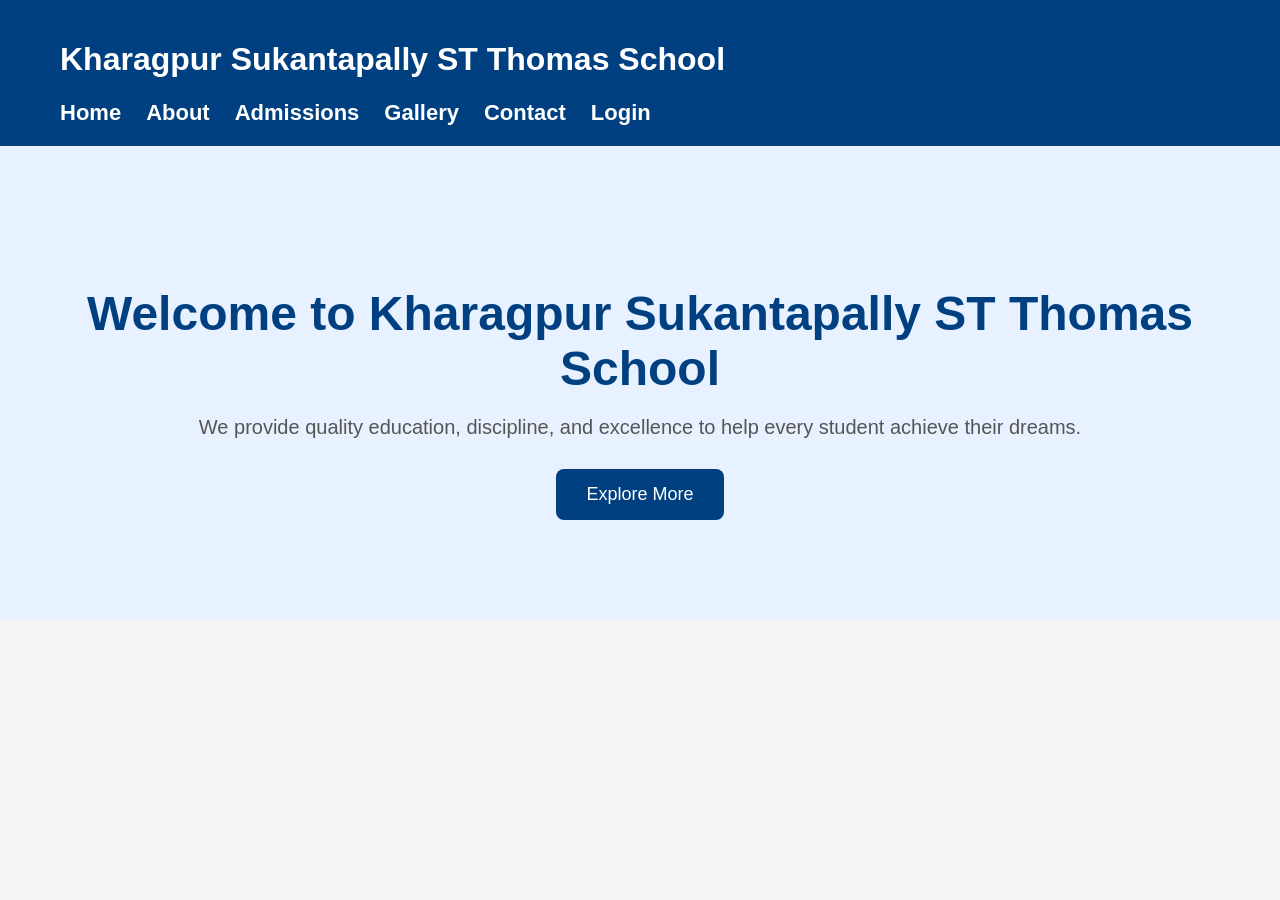
==== index.html @ b07a140f "Update index.html" ====
<!DOCTYPE html>
<html lang="en">
<head>
    <meta charset="UTF-8">
    <meta name="viewport" content="width=device-width, initial-scale=1.0">
    <title>ST Thomas School Kharagpur</title>

    <style>
body {
    margin: 0;
    font-family: Arial, sans-serif;
    background-color: #f4f4f4;
}

header {
    background-color: #004080;
    color: white;
    padding: 20px 60px;

    display: flex;
    justify-content: space-between;
    align-items: center;

    box-shadow: 0px 3px 10px gray;
}
nav {
    display: flex;
    gap: 25px;
}

nav a {
    color: white;
    text-decoration: none;
    font-size: 22px;
    font-weight: bold;
    transition: 0.3s;
}

nav a:hover {
    color: yellow;
    transform: scale(1.1);
}

.hero {
    text-align: center;
    padding: 100px 20px;
    background: #e8f1ff;
}

.hero h2 {
    font-size: 48px;
    color: #004080;
    margin-bottom: 20px;
}

.hero p {
    font-size: 20px;
    color: #555;
    margin-bottom: 30px;
}

.hero a {
    display: inline-block;
    background: #004080;
    color: white;
    text-decoration: none;
    padding: 15px 30px;
    border-radius: 8px;
    font-size: 18px;
    transition: 0.3s;
}

.hero a:hover {
    background: #0066cc;
}

/* ===========================
   Mobile Responsive Design
=========================== */

@media (max-width: 768px) {

    header {
        flex-direction: column;
        text-align: center;
        padding: 20px;
    }

    .navbar {
        display: flex;
        flex-direction: column;
        align-items: center;
    }

    nav {
        display: flex;
        flex-direction: column;
        gap: 15px;
        margin-top: 20px;
    }

    nav a {
        font-size: 20px;
    }

    .hero {
        padding: 60px 20px;
    }

    .hero h2 {
        font-size: 34px;
    }

    .hero p {
        font-size: 18px;
    }

    .hero a {
        padding: 12px 25px;
    }

}
.menu-btn{
    display:none;
    background:none;
    border:none;
    color:white;
    font-size:35px;
    cursor:pointer;
}

@media(max-width:768px){

    .menu-btn{
        display:block;
    }

    .nav-links{
        display:none;
        flex-direction:column;
        width:100%;
        text-align:center;
        margin-top:20px;
    }

    .nav-links.active{
        display:flex;
    }

    header{
        padding:20px;
    }

    .navbar{
        display:flex;
        justify-content:space-between;
        align-items:center;
        flex-wrap:wrap;
    }

    .hero h2{
        font-size:32px;
    }

}
</style>
</head>
<body>

<header>

    <div class="navbar">

        <h1> Kharagpur Sukantapally ST Thomas School</h1>

        <nav>
            <a href="#">Home</a>
            <a href="#">About</a>
            <a href="#">Admissions</a>
            <a href="#">Gallery</a>
            <a href="#">Contact</a>
            <a href="#">Login</a>
        </nav>

    </div>

</header>

<section class="hero">

    <h2>Welcome to Kharagpur Sukantapally ST Thomas School</h2>

    <p>
        We provide quality education, discipline, and excellence to help every student achieve their dreams.
    </p>

    <a href="#">Explore More</a>

</section>

    <script>
    const menuBtn = document.querySelector(".menu-btn");
const navLinks = document.querySelector(".nav-links");

menuBtn.addEventListener("click", function () {
    navLinks.classList.toggle("active");
});    
    <script>
    
</body>
</html>
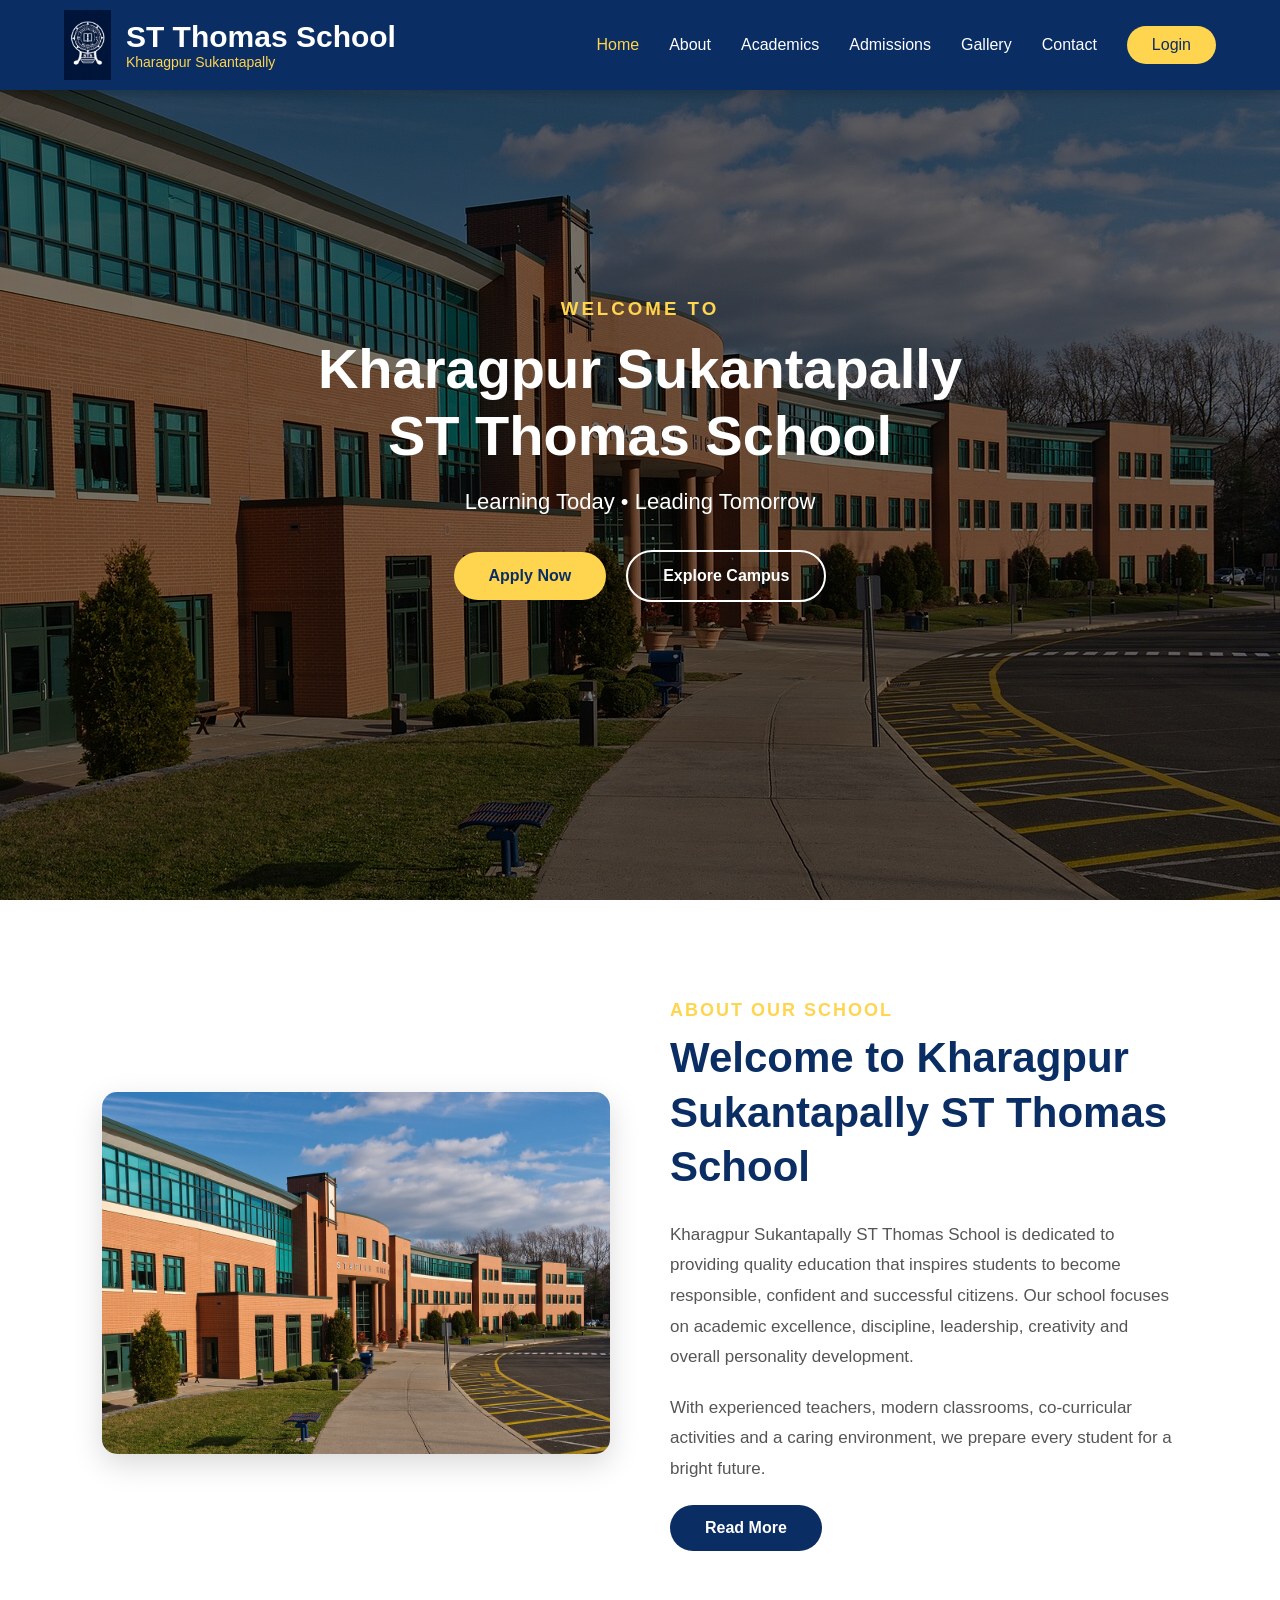
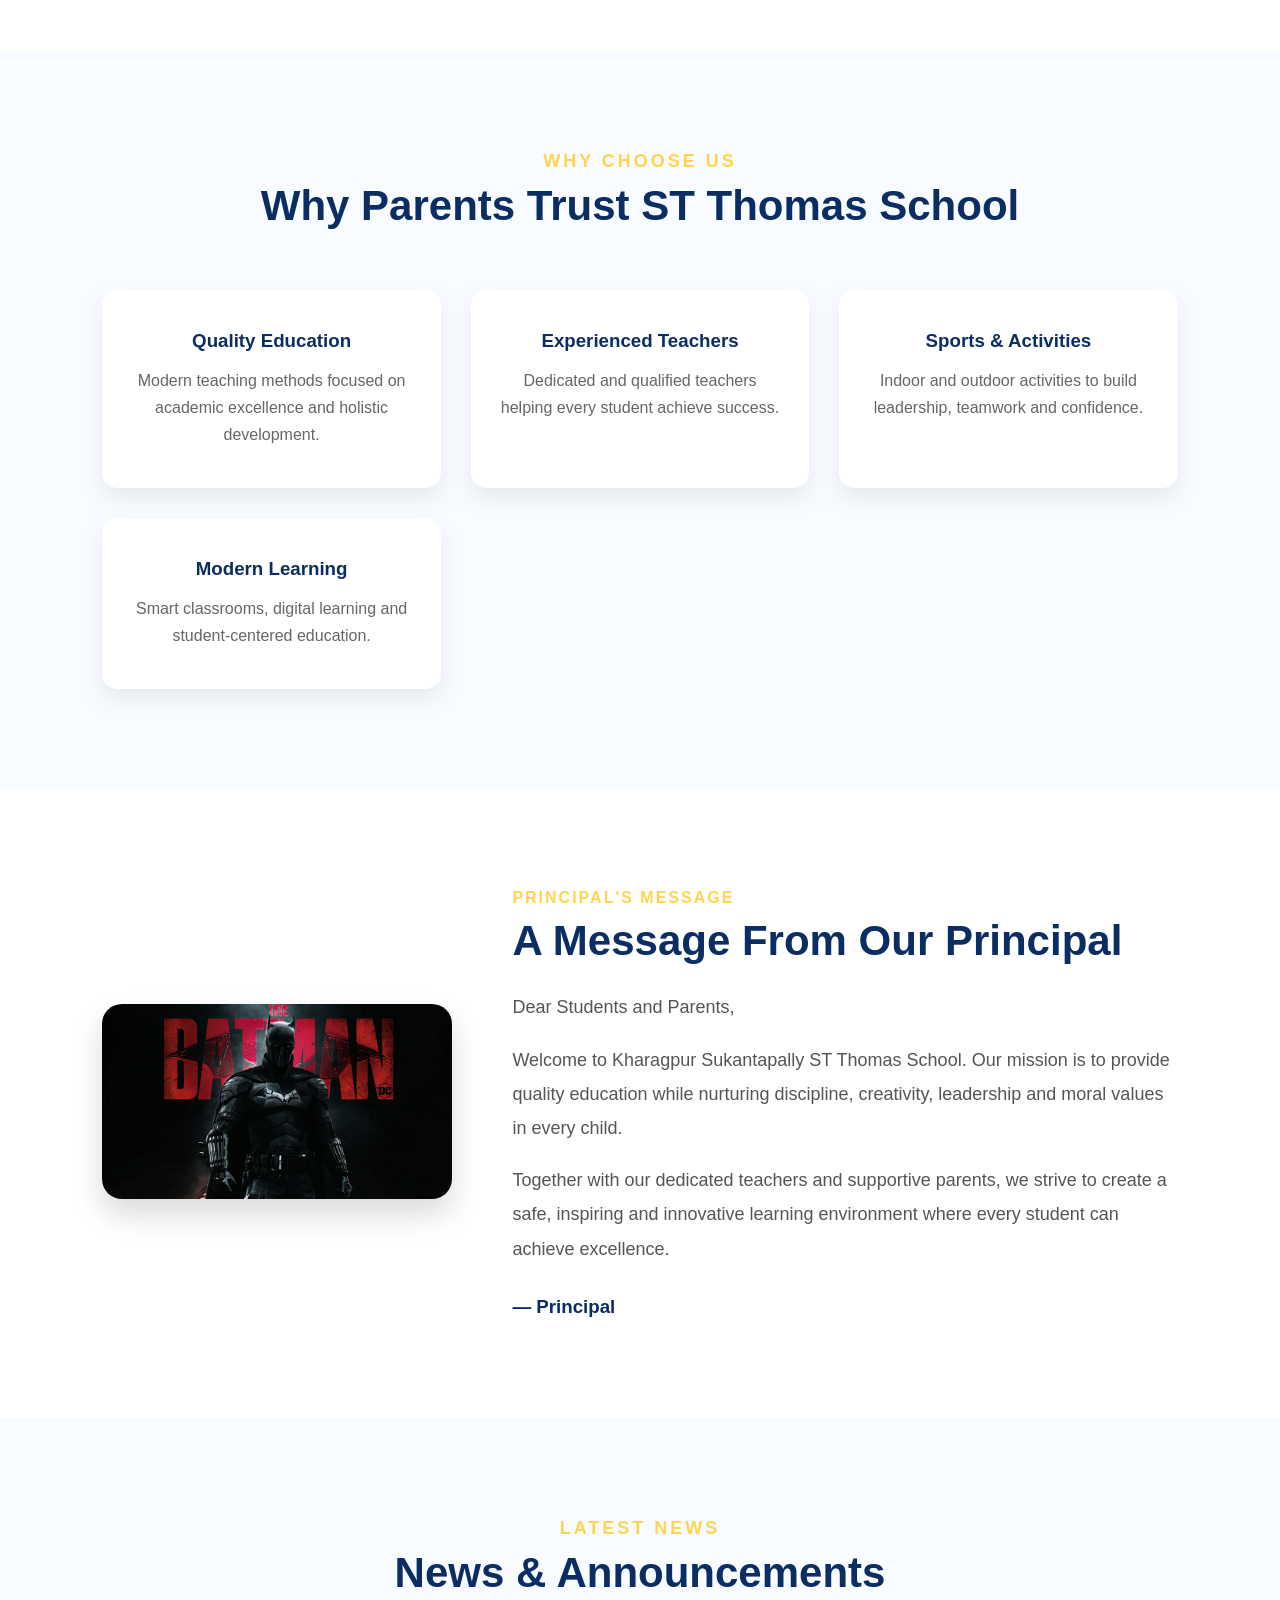
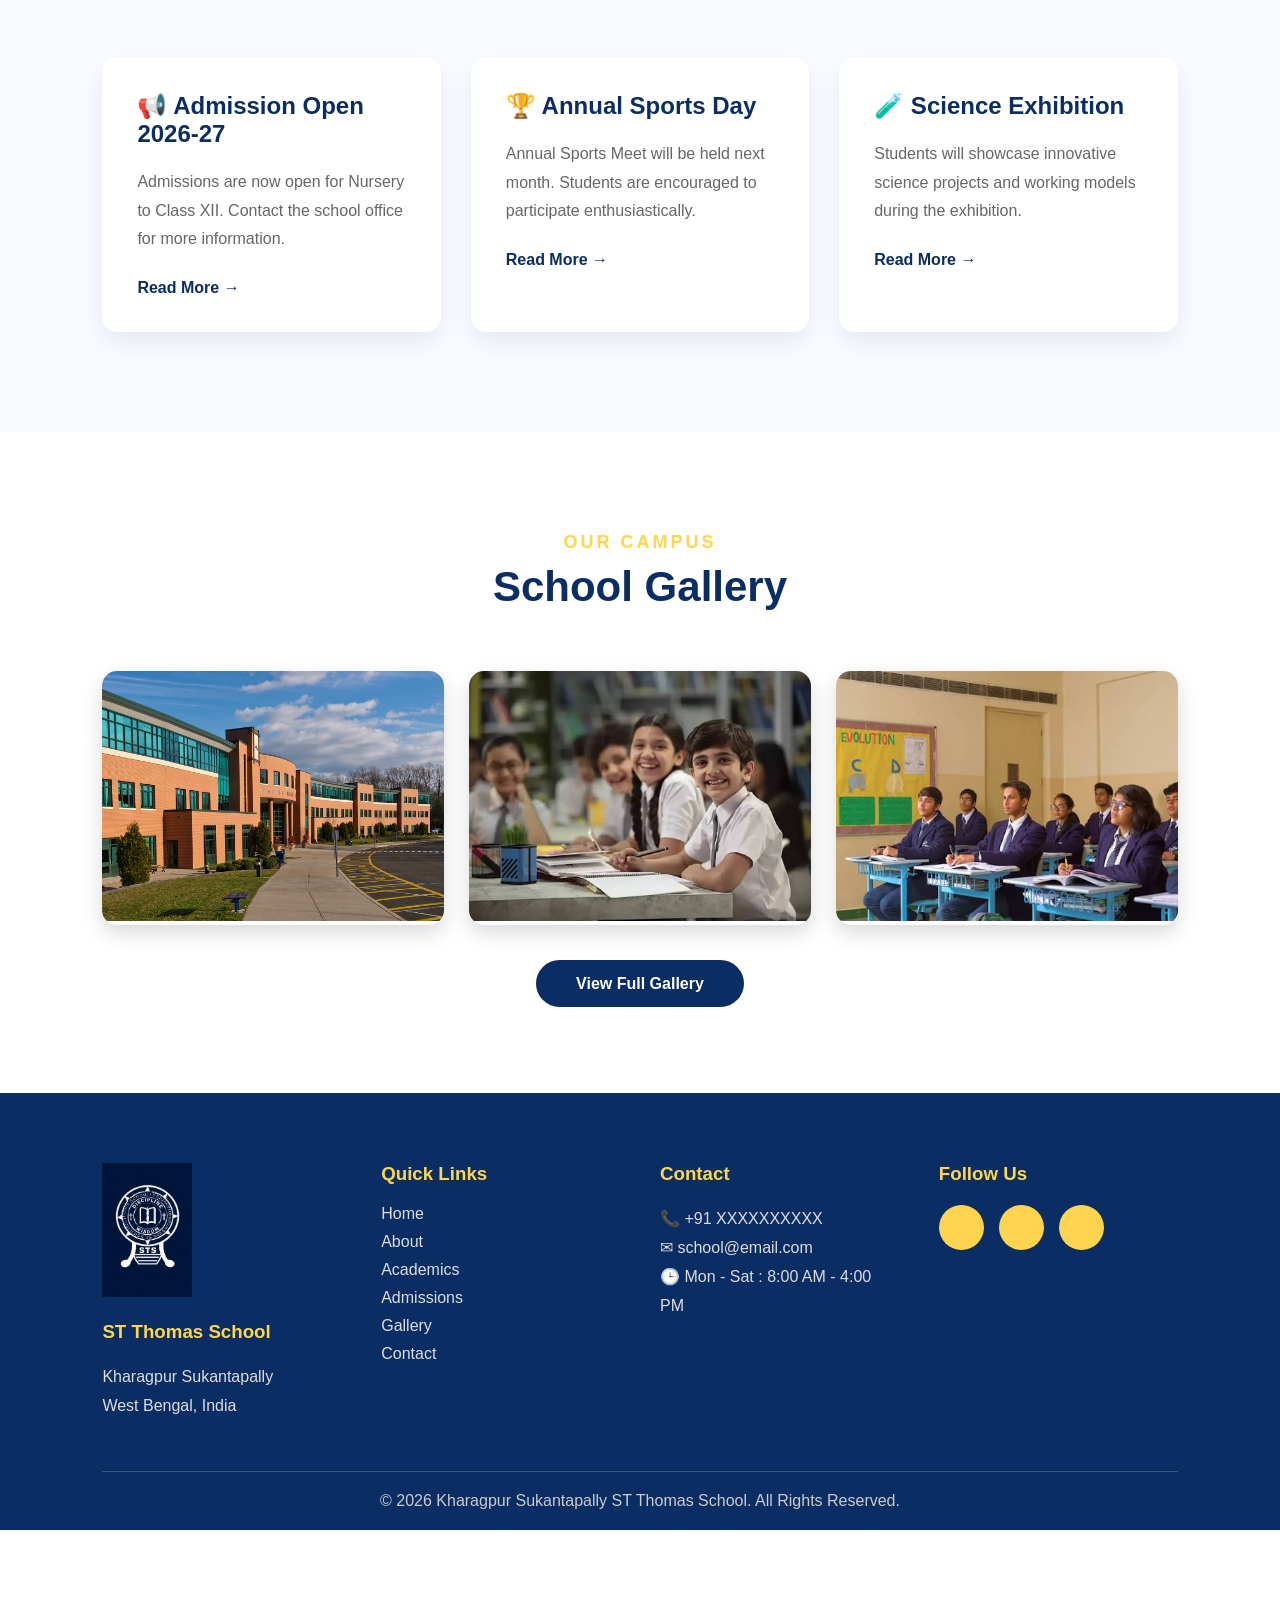
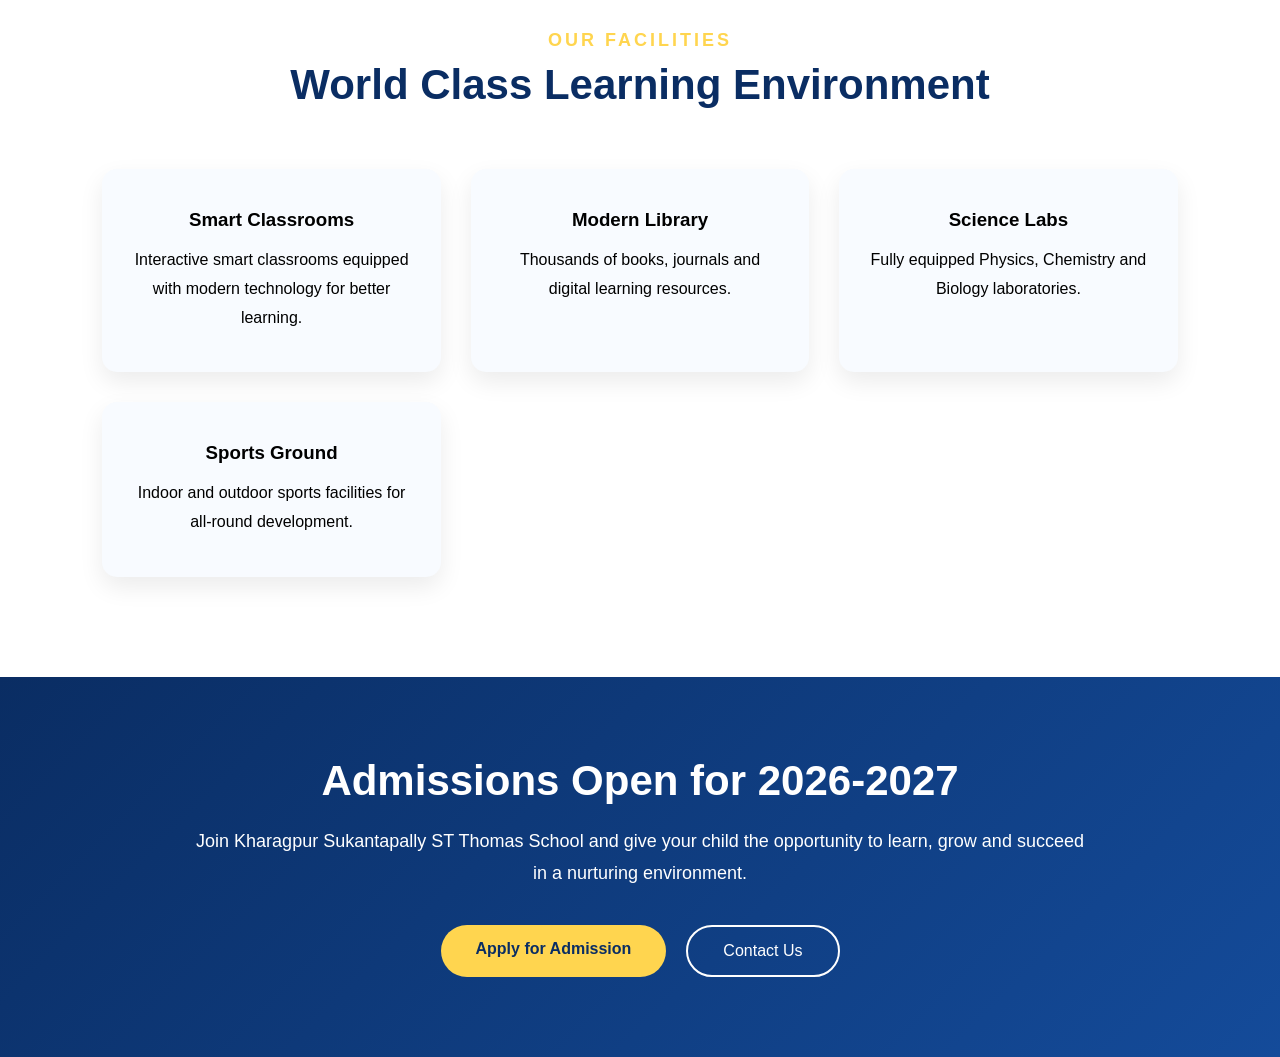
==== commit d77813ac: "Initial commit" ====
--- a/index.html
+++ b/index.html
@@ -1,211 +1,443 @@
 <!DOCTYPE html>
 <html lang="en">
 <head>
-    <meta charset="UTF-8">
-    <meta name="viewport" content="width=device-width, initial-scale=1.0">
-    <title>ST Thomas School Kharagpur</title>
-
-    <style>
-body {
-    margin: 0;
-    font-family: Arial, sans-serif;
-    background-color: #f4f4f4;
-}
-
-header {
-    background-color: #004080;
-    color: white;
-    padding: 20px 60px;
-
-    display: flex;
-    justify-content: space-between;
-    align-items: center;
-
-    box-shadow: 0px 3px 10px gray;
-}
-nav {
-    display: flex;
-    gap: 25px;
-}
-
-nav a {
-    color: white;
-    text-decoration: none;
-    font-size: 22px;
-    font-weight: bold;
-    transition: 0.3s;
-}
-
-nav a:hover {
-    color: yellow;
-    transform: scale(1.1);
-}
-
-.hero {
-    text-align: center;
-    padding: 100px 20px;
-    background: #e8f1ff;
-}
-
-.hero h2 {
-    font-size: 48px;
-    color: #004080;
-    margin-bottom: 20px;
-}
-
-.hero p {
-    font-size: 20px;
-    color: #555;
-    margin-bottom: 30px;
-}
-
-.hero a {
-    display: inline-block;
-    background: #004080;
-    color: white;
-    text-decoration: none;
-    padding: 15px 30px;
-    border-radius: 8px;
-    font-size: 18px;
-    transition: 0.3s;
-}
-
-.hero a:hover {
-    background: #0066cc;
-}
-
-/* ===========================
-   Mobile Responsive Design
-=========================== */
-
-@media (max-width: 768px) {
-
-    header {
-        flex-direction: column;
-        text-align: center;
-        padding: 20px;
-    }
-
-    .navbar {
-        display: flex;
-        flex-direction: column;
-        align-items: center;
-    }
-
-    nav {
-        display: flex;
-        flex-direction: column;
-        gap: 15px;
-        margin-top: 20px;
-    }
-
-    nav a {
-        font-size: 20px;
-    }
-
-    .hero {
-        padding: 60px 20px;
-    }
-
-    .hero h2 {
-        font-size: 34px;
-    }
-
-    .hero p {
-        font-size: 18px;
-    }
-
-    .hero a {
-        padding: 12px 25px;
-    }
-
-}
-.menu-btn{
-    display:none;
-    background:none;
-    border:none;
-    color:white;
-    font-size:35px;
-    cursor:pointer;
-}
-
-@media(max-width:768px){
-
-    .menu-btn{
-        display:block;
-    }
-
-    .nav-links{
-        display:none;
-        flex-direction:column;
-        width:100%;
-        text-align:center;
-        margin-top:20px;
-    }
-
-    .nav-links.active{
-        display:flex;
-    }
-
-    header{
-        padding:20px;
-    }
-
-    .navbar{
-        display:flex;
-        justify-content:space-between;
-        align-items:center;
-        flex-wrap:wrap;
-    }
-
-    .hero h2{
-        font-size:32px;
-    }
-
-}
-</style>
-</head>
+<meta charset="UTF-8">
+<meta name="viewport" content="width=device-width, initial-scale=1.0">
+<title>ST Thomas School</title>
+<link rel="stylesheet" href="css/style.css">
+<link href="https://fonts.googleapis.com/css2?family=Poppins:wght@300;400;500;600;700&display=swap" </head>
 <body>
-
 <header>
-
-    <div class="navbar">
-
-        <h1> Kharagpur Sukantapally ST Thomas School</h1>
-
-        <nav>
+ <div class="container">
+ <a href="#" class="logo">
+ <img src="images/logo.png" alt="School Logo">
+ <div class="logo-text">
+ <h2>ST Thomas School</h2>
+ <p>Kharagpur Sukantapally</p>
+ </div>
+ </a>
+ <nav id="navbar">
+ <a href="#" class="active">Home</a>
+ <a href="#">About</a>
+ <a href="#">Academics</a>
+ <a href="#">Admissions</a>
+ <a href="#">Gallery</a>
+ <a href="#">Contact</a>
+ <a href="#" class="login-btn">Login</a>
+ </nav>
+ <div id="menu-toggle">&#9776;</div>
+ </div>
+</header>
+<section class="hero">
+ <div class="overlay">
+ <h3>WELCOME TO</h3>
+ <h1>Kharagpur Sukantapally<br>ST Thomas School</h1>
+ <p>Learning Today • Leading Tomorrow</p>
+ <div class="buttons">
+ <a href="#" class="apply-btn">Apply Now</a>
+ <a href="#" class="explore-btn">Explore Campus</a>
+ </div>
+ </div>
+</section>
+<!-- ================= ABOUT SCHOOL ================= -->
+
+<section class="about">
+
+    <div class="about-container">
+
+        <div class="about-image">
+
+            <img src="images/about.jpg" alt="School Building">
+
+        </div>
+
+        <div class="about-content">
+
+            <h4>ABOUT OUR SCHOOL</h4>
+
+            <h2>
+                Welcome to Kharagpur Sukantapally
+                ST Thomas School
+            </h2>
+
+            <p>
+                Kharagpur Sukantapally ST Thomas School is dedicated to providing
+                quality education that inspires students to become responsible,
+                confident and successful citizens. Our school focuses on academic
+                excellence, discipline, leadership, creativity and overall
+                personality development.
+            </p>
+
+            <p>
+                With experienced teachers, modern classrooms, co-curricular
+                activities and a caring environment, we prepare every student
+                for a bright future.
+            </p>
+
+            <a href="#" class="about-btn">
+                Read More
+            </a>
+
+        </div>
+
+    </div>
+
+</section>
+<!-- ================= WHY CHOOSE US ================= -->
+
+<section class="why">
+
+    <div class="section-title">
+
+        <h4>WHY CHOOSE US</h4>
+
+        <h2>Why Parents Trust ST Thomas School</h2>
+
+    </div>
+
+    <div class="why-container">
+
+        <div class="why-card">
+
+            <i class="fas fa-user-graduate"></i>
+
+            <h3>Quality Education</h3>
+
+            <p>
+                Modern teaching methods focused on academic excellence and holistic development.
+            </p>
+
+        </div>
+
+        <div class="why-card">
+
+            <i class="fas fa-chalkboard-teacher"></i>
+
+            <h3>Experienced Teachers</h3>
+
+            <p>
+                Dedicated and qualified teachers helping every student achieve success.
+            </p>
+
+        </div>
+
+        <div class="why-card">
+
+            <i class="fas fa-futbol"></i>
+
+            <h3>Sports & Activities</h3>
+
+            <p>
+                Indoor and outdoor activities to build leadership, teamwork and confidence.
+            </p>
+
+        </div>
+
+        <div class="why-card">
+
+            <i class="fas fa-book-open"></i>
+
+            <h3>Modern Learning</h3>
+
+            <p>
+                Smart classrooms, digital learning and student-centered education.
+            </p>
+
+        </div>
+
+    </div>
+
+</section>
+<script src="js/script.js"></script>
+<!-- ================= PRINCIPAL MESSAGE ================= -->
+
+<section class="principal">
+
+    <div class="principal-container">
+
+        <div class="principal-image">
+
+            <img src="images/principal.jpg" alt="Principal">
+
+        </div>
+
+        <div class="principal-content">
+
+            <h4>PRINCIPAL'S MESSAGE</h4>
+
+            <h2>A Message From Our Principal</h2>
+
+            <p>
+                Dear Students and Parents,
+            </p>
+
+            <p>
+                Welcome to Kharagpur Sukantapally ST Thomas School. Our mission
+                is to provide quality education while nurturing discipline,
+                creativity, leadership and moral values in every child.
+            </p>
+
+            <p>
+                Together with our dedicated teachers and supportive parents,
+                we strive to create a safe, inspiring and innovative learning
+                environment where every student can achieve excellence.
+            </p>
+
+            <h3>— Principal</h3>
+
+        </div>
+
+    </div>
+
+</section>
+<!-- ================= LATEST NEWS ================= -->
+
+<section class="news">
+
+    <div class="section-title">
+
+        <h4>LATEST NEWS</h4>
+
+        <h2>News & Announcements</h2>
+
+    </div>
+
+    <div class="news-container">
+
+        <div class="news-card">
+
+            <h3>📢 Admission Open 2026-27</h3>
+
+            <p>
+                Admissions are now open for Nursery to Class XII. Contact the school office for more information.
+            </p>
+
+            <a href="#">Read More →</a>
+
+        </div>
+
+        <div class="news-card">
+
+            <h3>🏆 Annual Sports Day</h3>
+
+            <p>
+                Annual Sports Meet will be held next month. Students are encouraged to participate enthusiastically.
+            </p>
+
+            <a href="#">Read More →</a>
+
+        </div>
+
+        <div class="news-card">
+
+            <h3>🧪 Science Exhibition</h3>
+
+            <p>
+                Students will showcase innovative science projects and working models during the exhibition.
+            </p>
+
+            <a href="#">Read More →</a>
+
+        </div>
+
+    </div>
+
+</section>
+<!-- ================= GALLERY ================= -->
+
+<section class="gallery">
+
+    <div class="section-title">
+
+        <h4>OUR CAMPUS</h4>
+
+        <h2>School Gallery</h2>
+
+    </div>
+
+    <div class="gallery-container">
+
+        <div class="gallery-item">
+            <img src="images/gallery1.jpg" alt="Gallery Image 1">
+        </div>
+
+        <div class="gallery-item">
+            <img src="images/gallery2.jpg" alt="Gallery Image 2">
+        </div>
+
+        <div class="gallery-item">
+            <img src="images/gallery3.jpg" alt="Gallery Image 3">
+        </div>
+
+    </div>
+
+    <div class="gallery-btn">
+
+        <a href="gallery.html">View Full Gallery</a>
+
+    </div>
+</section>
+<!-- ================= FOOTER ================= -->
+
+<footer class="footer">
+
+    <div class="footer-container">
+
+        <!-- School Info -->
+        <div class="footer-box">
+
+            <img src="images/logo.png" alt="School Logo" class="footer-logo">
+
+            <h3>ST Thomas School</h3>
+
+            <p>
+                Kharagpur Sukantapally<br>
+                West Bengal, India
+            </p>
+
+        </div>
+
+        <!-- Quick Links -->
+        <div class="footer-box">
+
+            <h3>Quick Links</h3>
+
             <a href="#">Home</a>
             <a href="#">About</a>
+            <a href="#">Academics</a>
             <a href="#">Admissions</a>
             <a href="#">Gallery</a>
             <a href="#">Contact</a>
-            <a href="#">Login</a>
-        </nav>
-
-    </div>
-
-</header>
-
-<section class="hero">
-
-    <h2>Welcome to Kharagpur Sukantapally ST Thomas School</h2>
-
-    <p>
-        We provide quality education, discipline, and excellence to help every student achieve their dreams.
-    </p>
-
-    <a href="#">Explore More</a>
-
-</section>
-
-    <script>
-    const menuBtn = document.querySelector(".menu-btn");
-const navLinks = document.querySelector(".nav-links");
-
-menuBtn.addEventListener("click", function () {
-    navLinks.classList.toggle("active");
-});    
-    <script>
-    
+
+        </div>
+
+        <!-- Contact -->
+        <div class="footer-box">
+
+            <h3>Contact</h3>
+
+            <p>📞 +91 XXXXXXXXXX</p>
+
+            <p>✉ school@email.com</p>
+
+            <p>🕒 Mon - Sat : 8:00 AM - 4:00 PM</p>
+
+        </div>
+
+        <!-- Social -->
+        <div class="footer-box">
+
+            <h3>Follow Us</h3>
+
+            <div class="social-icons">
+
+                <a href="#"><i class="fab fa-facebook-f"></i></a>
+
+                <a href="#"><i class="fab fa-instagram"></i></a>
+
+                <a href="#"><i class="fab fa-youtube"></i></a>
+
+            </div>
+
+        </div>
+
+    </div>
+
+    <div class="footer-bottom">
+
+        © 2026 Kharagpur Sukantapally ST Thomas School. All Rights Reserved.
+
+    </div>
+
+</footer>
+<!-- ================= FACILITIES ================= -->
+
+<section class="facilities">
+
+    <div class="section-title">
+
+        <h4>OUR FACILITIES</h4>
+
+        <h2>World Class Learning Environment</h2>
+
+    </div>
+
+    <div class="facility-container">
+
+        <div class="facility-card">
+
+            <i class="fas fa-laptop-code"></i>
+
+            <h3>Smart Classrooms</h3>
+
+            <p>
+                Interactive smart classrooms equipped with modern technology for better learning.
+            </p>
+
+        </div>
+
+        <div class="facility-card">
+
+            <i class="fas fa-book"></i>
+
+            <h3>Modern Library</h3>
+
+            <p>
+                Thousands of books, journals and digital learning resources.
+            </p>
+
+        </div>
+
+        <div class="facility-card">
+
+            <i class="fas fa-flask"></i>
+
+            <h3>Science Labs</h3>
+
+            <p>
+                Fully equipped Physics, Chemistry and Biology laboratories.
+            </p>
+
+        </div>
+
+        <div class="facility-card">
+
+            <i class="fas fa-basketball-ball"></i>
+
+            <h3>Sports Ground</h3>
+
+            <p>
+                Indoor and outdoor sports facilities for all-round development.
+            </p>
+
+        </div>
+
+    </div>
+
+</section>
+<!-- ================= ADMISSION CTA ================= -->
+
+<section class="admission-cta">
+
+    <div class="cta-content">
+
+        <h2>Admissions Open for 2026-2027</h2>
+
+        <p>
+            Join Kharagpur Sukantapally ST Thomas School and give your child
+            the opportunity to learn, grow and succeed in a nurturing environment.
+        </p>
+
+        <div class="cta-buttons">
+
+            <a href="#" class="cta-btn">Apply for Admission</a>
+
+            <a href="#" class="cta-btn-outline">Contact Us</a>
+
+        </div>
+
+    </div>
+
+</section>
 </body>
-</html> 
+</html>
--- a/css/style.css
+++ b/css/style.css
@@ -0,0 +1,936 @@
+/* PART 2 - style.css */
+*{
+ margin:0;
+ padding:0;
+ box-sizing:border-box;
+ font-family:'Poppins',sans-serif;
+}
+body{
+ background:#f5f7fb;
+}
+header{
+ position:fixed;
+ top:0;
+ left:0;
+ width:100%;
+ background:#0A2D63;
+ z-index:1000;
+ box-shadow:0 3px 10px rgba(0,0,0,.2);
+}
+.container{
+ width:90%;
+ max-width:1300px;
+ margin:auto;
+ height:90px;
+ display:flex;
+ justify-content:space-between;
+ align-items:center;
+}
+.logo{
+ display:flex;
+ align-items:center;
+ gap:15px;
+ text-decoration:none;
+}
+.logo img{
+ height:70px;
+ width:auto;
+}
+.logo-text h2{
+ color:#fff;
+ font-size:30px;
+}
+.logo-text p{
+ color:#FFD54F;
+ font-size:14px;
+}
+#navbar{
+ display:flex;
+ gap:30px;
+ align-items:center;
+}
+#navbar a{
+ color:white;
+ text-decoration:none;
+ transition:.3s;
+ font-weight:500;
+}
+#navbar a:hover,
+#navbar .active{
+ color:#FFD54F;
+}
+.login-btn{
+ background:#FFD54F;
+ color:#0A2D63 !important;
+ padding:10px 25px;
+ border-radius:30px;
+}
+#menu-toggle{
+ display:none;
+ color:white;
+ font-size:34px;
+ cursor:pointer;
+}
+.hero{
+ height:100vh;
+ background:linear-gradient(rgba(0,0,0,.55),rgba(0,0,0,.55)),url('../images/hero1.jpg');
+ background-size:cover;
+ background-position:center;
+ display:flex;
+ justify-content:center;
+ align-items:center;
+ text-align:center;
+}
+.overlay{
+ color:white;
+ max-width:900px;
+}
+.overlay h3{
+ color:#FFD54F;
+ letter-spacing:3px;
+ margin-bottom:15px;
+}
+.overlay h1{
+ font-size:56px;
+ line-height:1.2;
+ margin-bottom:20px;
+}
+.overlay p{
+ font-size:22px;
+ margin-bottom:35px;
+}
+.buttons{
+    display:flex;
+    justify-content:center;
+    align-items:center;
+    gap:20px;
+    flex-wrap:wrap;
+    width:100%;
+    margin:0 auto;
+}
+.apply-btn,.explore-btn{
+ padding:15px 35px;
+ border-radius:40px;
+ text-decoration:none;
+ font-weight:600;
+}
+.apply-btn{
+ background:#FFD54F;
+ color:#0A2D63;
+}
+.explore-btn{
+ border:2px solid white;
+ color:white;
+}
+@media(max-width:992px){
+#menu-toggle{
+ display:block;
+}
+#navbar{
+ display:none;
+ position:absolute;
+ top:90px;
+ left:0;
+ width:100%;
+ background:#0A2D63;
+ flex-direction:column;
+ padding:20px;
+}
+#navbar.show{
+ display:flex;
+}
+.logo img{
+ height:55px;
+}
+.logo-text h2{
+ font-size:20px;
+}
+.logo-text p{
+ font-size:12px;
+}
+.overlay h1{
+ font-size:34px;
+}
+.overlay p{
+ font-size:18px;
+}
+.buttons{
+    display:flex;
+    flex-direction:column;
+    justify-content:center;
+    align-items:center;
+    width:100%;
+    gap:20px;
+}
+
+.apply-btn,
+.explore-btn{
+    width:250px;
+    text-align:center;
+    display:flex;
+    justify-content:center;
+    align-items:center;
+    margin:0 auto;
+}
+}
+/* ==========================
+      ABOUT SECTION
+========================== */
+
+.about{
+    padding:100px 8%;
+    background:#ffffff;
+}
+
+.about-container{
+    display:grid;
+    grid-template-columns:1fr 1fr;
+    gap:60px;
+    align-items:center;
+}
+
+.about-image img{
+    width:100%;
+    border-radius:15px;
+    box-shadow:0 10px 30px rgba(0,0,0,.15);
+}
+
+.about-content h4{
+    color:#FFD54F;
+    font-size:18px;
+    margin-bottom:10px;
+    letter-spacing:2px;
+}
+
+.about-content h2{
+    font-size:42px;
+    color:#0A2D63;
+    margin-bottom:25px;
+    line-height:1.3;
+}
+
+.about-content p{
+    color:#555;
+    font-size:17px;
+    line-height:1.8;
+    margin-bottom:20px;
+}
+
+.about-btn{
+    display:inline-block;
+    background:#0A2D63;
+    color:white;
+    padding:14px 35px;
+    border-radius:30px;
+    text-decoration:none;
+    font-weight:600;
+    transition:.3s;
+}
+
+.about-btn:hover{
+    background:#FFD54F;
+    color:#0A2D63;
+}
+
+@media(max-width:992px){
+
+    .about-container{
+        grid-template-columns:1fr;
+    }
+
+    .about-content{
+        text-align:center;
+    }
+
+    .about-content h2{
+        font-size:32px;
+    }
+
+}
+/* ==========================
+   WHY CHOOSE US
+========================== */
+
+.why{
+
+    padding:100px 8%;
+
+    background:#f8fbff;
+}
+
+.section-title{
+
+    text-align:center;
+
+    margin-bottom:60px;
+}
+
+.section-title h4{
+
+    color:#FFD54F;
+
+    letter-spacing:3px;
+
+    font-size:18px;
+
+    margin-bottom:10px;
+}
+
+.section-title h2{
+
+    font-size:42px;
+
+    color:#0A2D63;
+}
+
+.why-container{
+
+    display:grid;
+
+    grid-template-columns:repeat(auto-fit,minmax(260px,1fr));
+
+    gap:30px;
+}
+
+.why-card{
+
+    background:white;
+
+    padding:40px 30px;
+
+    border-radius:15px;
+
+    text-align:center;
+
+    box-shadow:0 10px 25px rgba(0,0,0,.08);
+
+    transition:.4s;
+}
+
+.why-card:hover{
+
+    transform:translateY(-10px);
+
+    box-shadow:0 20px 35px rgba(0,0,0,.15);
+}
+
+.why-card i{
+
+    font-size:50px;
+
+    color:#FFD54F;
+
+    margin-bottom:20px;
+}
+
+.why-card h3{
+
+    color:#0A2D63;
+
+    margin-bottom:15px;
+}
+
+.why-card p{
+
+    color:#666;
+
+    line-height:1.7;
+}
+
+@media(max-width:768px){
+
+.section-title h2{
+
+font-size:32px;
+
+}
+
+}
+/* ==========================
+        STATISTICS
+========================== */
+
+.stats{
+
+    background:#0A2D63;
+
+    padding:90px 8%;
+}
+
+.stats-container{
+
+    display:grid;
+
+    grid-template-columns:repeat(auto-fit,minmax(220px,1fr));
+
+    gap:30px;
+}
+
+.stat-card{
+
+    background:white;
+
+    border-radius:15px;
+
+    padding:40px;
+
+    text-align:center;
+
+    transition:.3s;
+
+    box-shadow:0 10px 25px rgba(0,0,0,.2);
+}
+
+.stat-card:hover{
+
+    transform:translateY(-10px);
+}
+
+.stat-card i{
+
+    font-size:50px;
+
+    color:#FFD54F;
+
+    margin-bottom:20px;
+}
+
+.stat-card h2{
+
+    font-size:42px;
+
+    color:#0A2D63;
+
+    margin-bottom:10px;
+}
+
+.stat-card p{
+
+    font-size:18px;
+
+    color:#555;
+}
+/* ==========================
+      PRINCIPAL SECTION
+========================== */
+
+.principal{
+
+    padding:100px 8%;
+
+    background:white;
+}
+
+.principal-container{
+
+    display:grid;
+
+    grid-template-columns:350px 1fr;
+
+    gap:60px;
+
+    align-items:center;
+}
+
+.principal-image img{
+
+    width:100%;
+
+    border-radius:20px;
+
+    box-shadow:0 15px 30px rgba(0,0,0,.15);
+}
+
+.principal-content h4{
+
+    color:#FFD54F;
+
+    letter-spacing:2px;
+
+    margin-bottom:10px;
+}
+
+.principal-content h2{
+
+    font-size:42px;
+
+    color:#0A2D63;
+
+    margin-bottom:25px;
+}
+
+.principal-content p{
+
+    font-size:18px;
+
+    line-height:1.9;
+
+    color:#555;
+
+    margin-bottom:18px;
+}
+
+.principal-content h3{
+
+    color:#0A2D63;
+
+    margin-top:30px;
+}
+
+@media(max-width:992px){
+
+.principal-container{
+
+grid-template-columns:1fr;
+
+text-align:center;
+
+}
+
+.principal-image{
+
+max-width:320px;
+
+margin:auto;
+
+}
+
+.principal-content h2{
+
+font-size:32px;
+
+}
+
+}
+/* ==========================
+        LATEST NEWS
+========================== */
+
+.news{
+
+    padding:100px 8%;
+
+    background:#f8fbff;
+}
+
+.news-container{
+
+    display:grid;
+
+    grid-template-columns:repeat(auto-fit,minmax(320px,1fr));
+
+    gap:30px;
+}
+
+.news-card{
+
+    background:white;
+
+    border-radius:15px;
+
+    padding:35px;
+
+    box-shadow:0 10px 25px rgba(0,0,0,.08);
+
+    transition:.3s;
+}
+
+.news-card:hover{
+
+    transform:translateY(-10px);
+
+    box-shadow:0 20px 35px rgba(0,0,0,.15);
+}
+
+.news-card h3{
+
+    color:#0A2D63;
+
+    margin-bottom:20px;
+
+    font-size:24px;
+}
+
+.news-card p{
+
+    color:#666;
+
+    line-height:1.8;
+
+    margin-bottom:25px;
+}
+
+.news-card a{
+
+    color:#0A2D63;
+
+    text-decoration:none;
+
+    font-weight:600;
+}
+
+.news-card a:hover{
+
+    color:#FFD54F;
+}
+/* ==========================
+        GALLERY
+========================== */
+
+.gallery{
+
+    padding:100px 8%;
+
+    background:white;
+}
+
+.gallery-container{
+
+    display:grid;
+
+    grid-template-columns:repeat(auto-fit,minmax(300px,1fr));
+
+    gap:25px;
+}
+
+.gallery-item{
+
+    overflow:hidden;
+
+    border-radius:15px;
+
+    box-shadow:0 8px 20px rgba(0,0,0,.15);
+}
+
+.gallery-item img{
+
+    width:100%;
+
+    height:250px;
+
+    object-fit:cover;
+
+    transition:.5s;
+}
+
+.gallery-item:hover img{
+
+    transform:scale(1.1);
+}
+
+.gallery-btn{
+
+    text-align:center;
+
+    margin-top:50px;
+}
+
+.gallery-btn a{
+
+    background:#0A2D63;
+
+    color:white;
+
+    padding:15px 40px;
+
+    border-radius:40px;
+
+    text-decoration:none;
+
+    font-weight:600;
+
+    transition:.3s;
+}
+
+.gallery-btn a:hover{
+
+    background:#FFD54F;
+
+    color:#0A2D63;
+}
+/* ==========================
+        FOOTER
+========================== */
+
+.footer{
+
+    background:#0A2D63;
+
+    color:white;
+
+    padding:70px 8% 20px;
+}
+
+.footer-container{
+
+    display:grid;
+
+    grid-template-columns:repeat(auto-fit,minmax(220px,1fr));
+
+    gap:40px;
+}
+
+.footer-logo{
+
+    width:90px;
+
+    margin-bottom:20px;
+}
+
+.footer-box h3{
+
+    margin-bottom:20px;
+
+    color:#FFD54F;
+}
+
+.footer-box p{
+
+    line-height:1.8;
+
+    color:#ddd;
+}
+
+.footer-box a{
+
+    display:block;
+
+    color:#ddd;
+
+    text-decoration:none;
+
+    margin-bottom:10px;
+
+    transition:.3s;
+}
+
+.footer-box a:hover{
+
+    color:#FFD54F;
+}
+
+.social-icons{
+
+    display:flex;
+
+    gap:15px;
+
+    margin-top:15px;
+}
+
+.social-icons a{
+
+    width:45px;
+
+    height:45px;
+
+    border-radius:50%;
+
+    background:#FFD54F;
+
+    color:#0A2D63;
+
+    display:flex;
+
+    justify-content:center;
+
+    align-items:center;
+
+    font-size:18px;
+}
+
+.footer-bottom{
+
+    text-align:center;
+
+    margin-top:50px;
+
+    padding-top:20px;
+
+    border-top:1px solid rgba(255,255,255,.2);
+
+    color:#ccc;
+}
+/* ==========================
+      FACILITIES
+========================== */
+
+.facilities{
+
+    padding:100px 8%;
+
+    background:#ffffff;
+}
+
+.facility-container{
+
+    display:grid;
+
+    grid-template-columns:repeat(auto-fit,minmax(250px,1fr));
+
+    gap:30px;
+}
+
+.facility-card{
+
+    background:#f8fbff;
+
+    border-radius:15px;
+
+    padding:40px 30px;
+
+    text-align:center;
+
+    transition:.4s;
+
+    box-shadow:0 10px 25px rgba(0,0,0,.08);
+}
+
+.facility-card:hover{
+
+    transform:translateY(-10px);
+
+    background:#0A2D63;
+
+    color:white;
+}
+
+.facility-card i{
+
+    font-size:50px;
+
+    color:#FFD54F;
+
+    margin-bottom:20px;
+}
+
+.facility-card h3{
+
+    margin-bottom:15px;
+}
+
+.facility-card p{
+
+    line-height:1.8;
+}
+/* ==========================
+      ADMISSION CTA
+========================== */
+
+.admission-cta{
+
+    background:linear-gradient(135deg,#0A2D63,#144B9A);
+
+    color:white;
+
+    text-align:center;
+
+    padding:80px 8%;
+}
+
+.cta-content{
+
+    max-width:900px;
+
+    margin:auto;
+}
+
+.cta-content h2{
+
+    font-size:42px;
+
+    margin-bottom:20px;
+}
+
+.cta-content p{
+
+    font-size:18px;
+
+    line-height:1.8;
+
+    margin-bottom:35px;
+}
+
+.cta-buttons{
+
+    display:flex;
+
+    justify-content:center;
+
+    gap:20px;
+
+    flex-wrap:wrap;
+}
+
+.cta-btn{
+
+    background:#FFD54F;
+
+    color:#0A2D63;
+
+    padding:15px 35px;
+
+    text-decoration:none;
+
+    border-radius:40px;
+
+    font-weight:700;
+
+    transition:.3s;
+}
+
+.cta-btn:hover{
+
+    background:white;
+}
+
+.cta-btn-outline{
+
+    border:2px solid white;
+
+    color:white;
+
+    padding:15px 35px;
+
+    text-decoration:none;
+
+    border-radius:40px;
+
+    transition:.3s;
+}
+
+.cta-btn-outline:hover{
+
+    background:white;
+
+    color:#0A2D63;
+}
+
+@media(max-width:768px){
+
+    .cta-content h2{
+
+        font-size:30px;
+    }
+
+    .cta-content p{
+
+        font-size:16px;
+    }
+
+    .cta-buttons{
+
+        flex-direction:column;
+
+        align-items:center;
+    }
+
+    .cta-btn,
+    .cta-btn-outline{
+
+        width:250px;
+
+        text-align:center;
+    }
+
+}
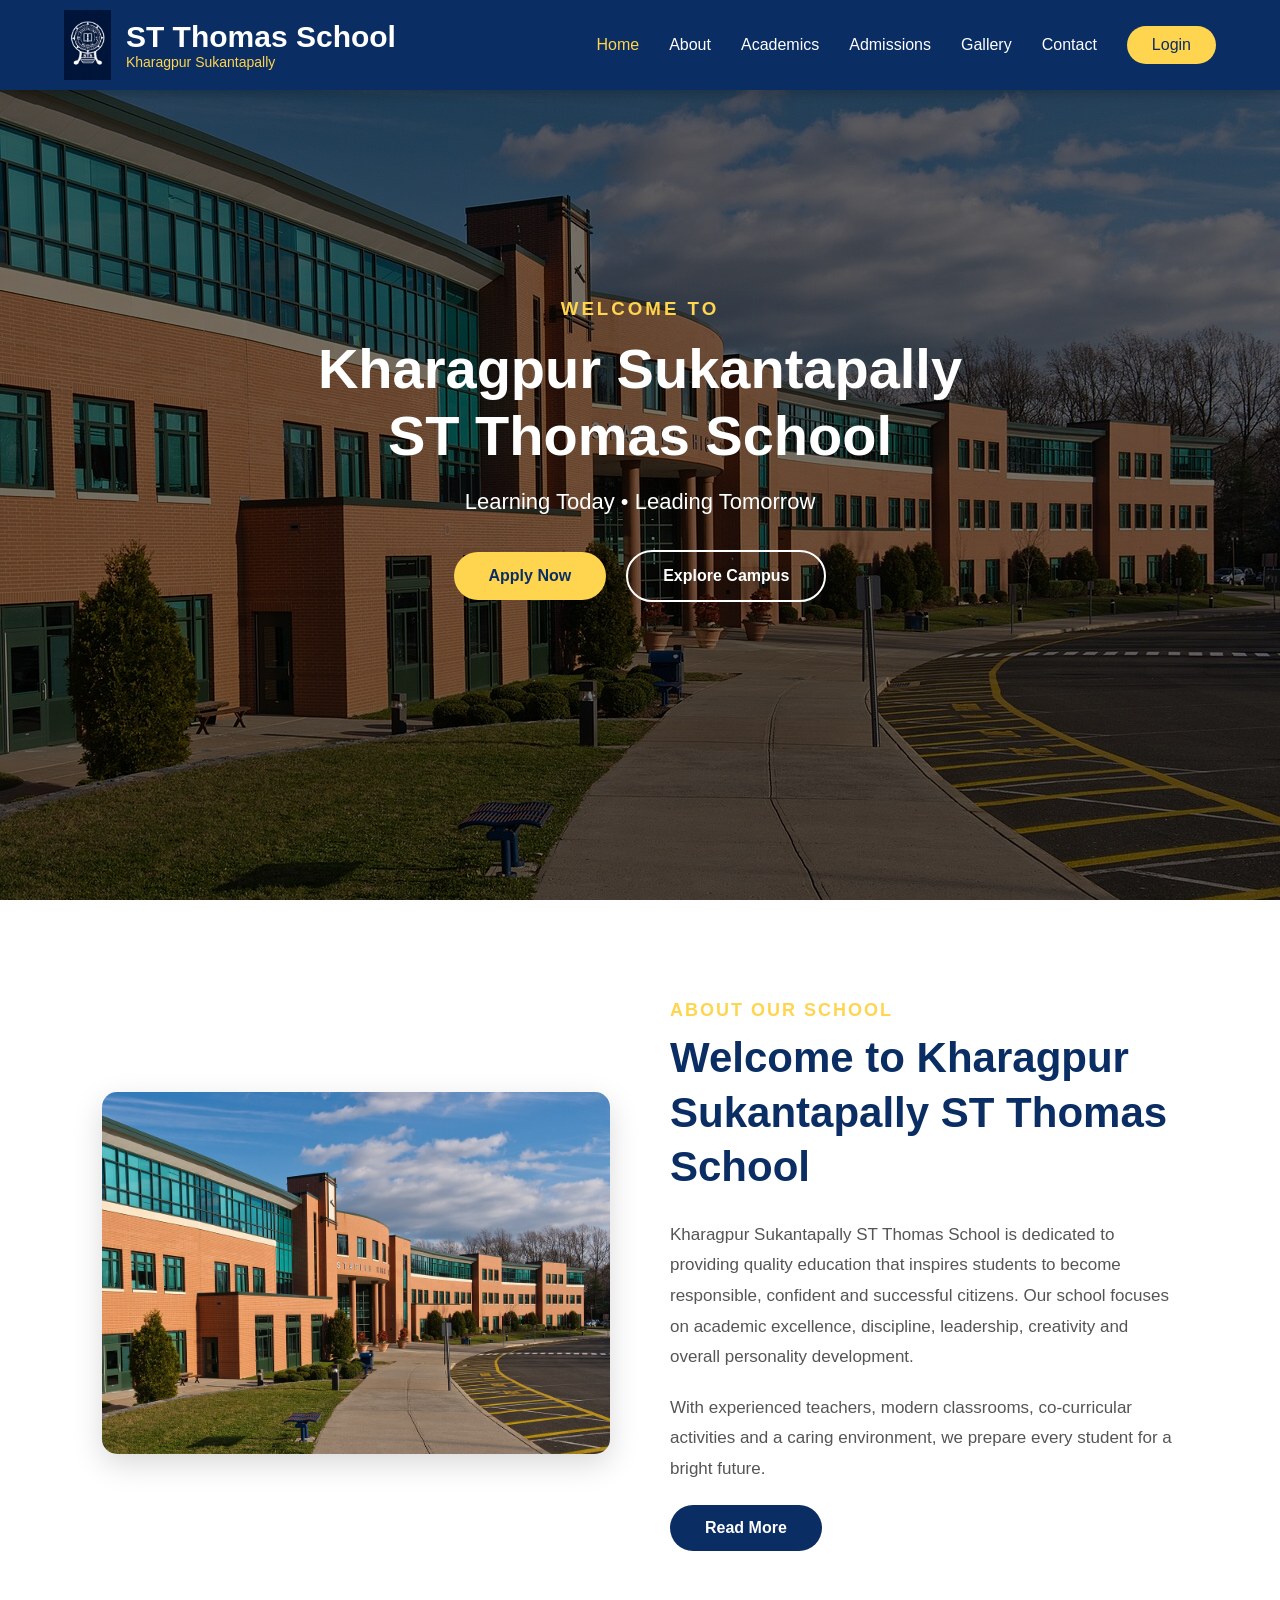
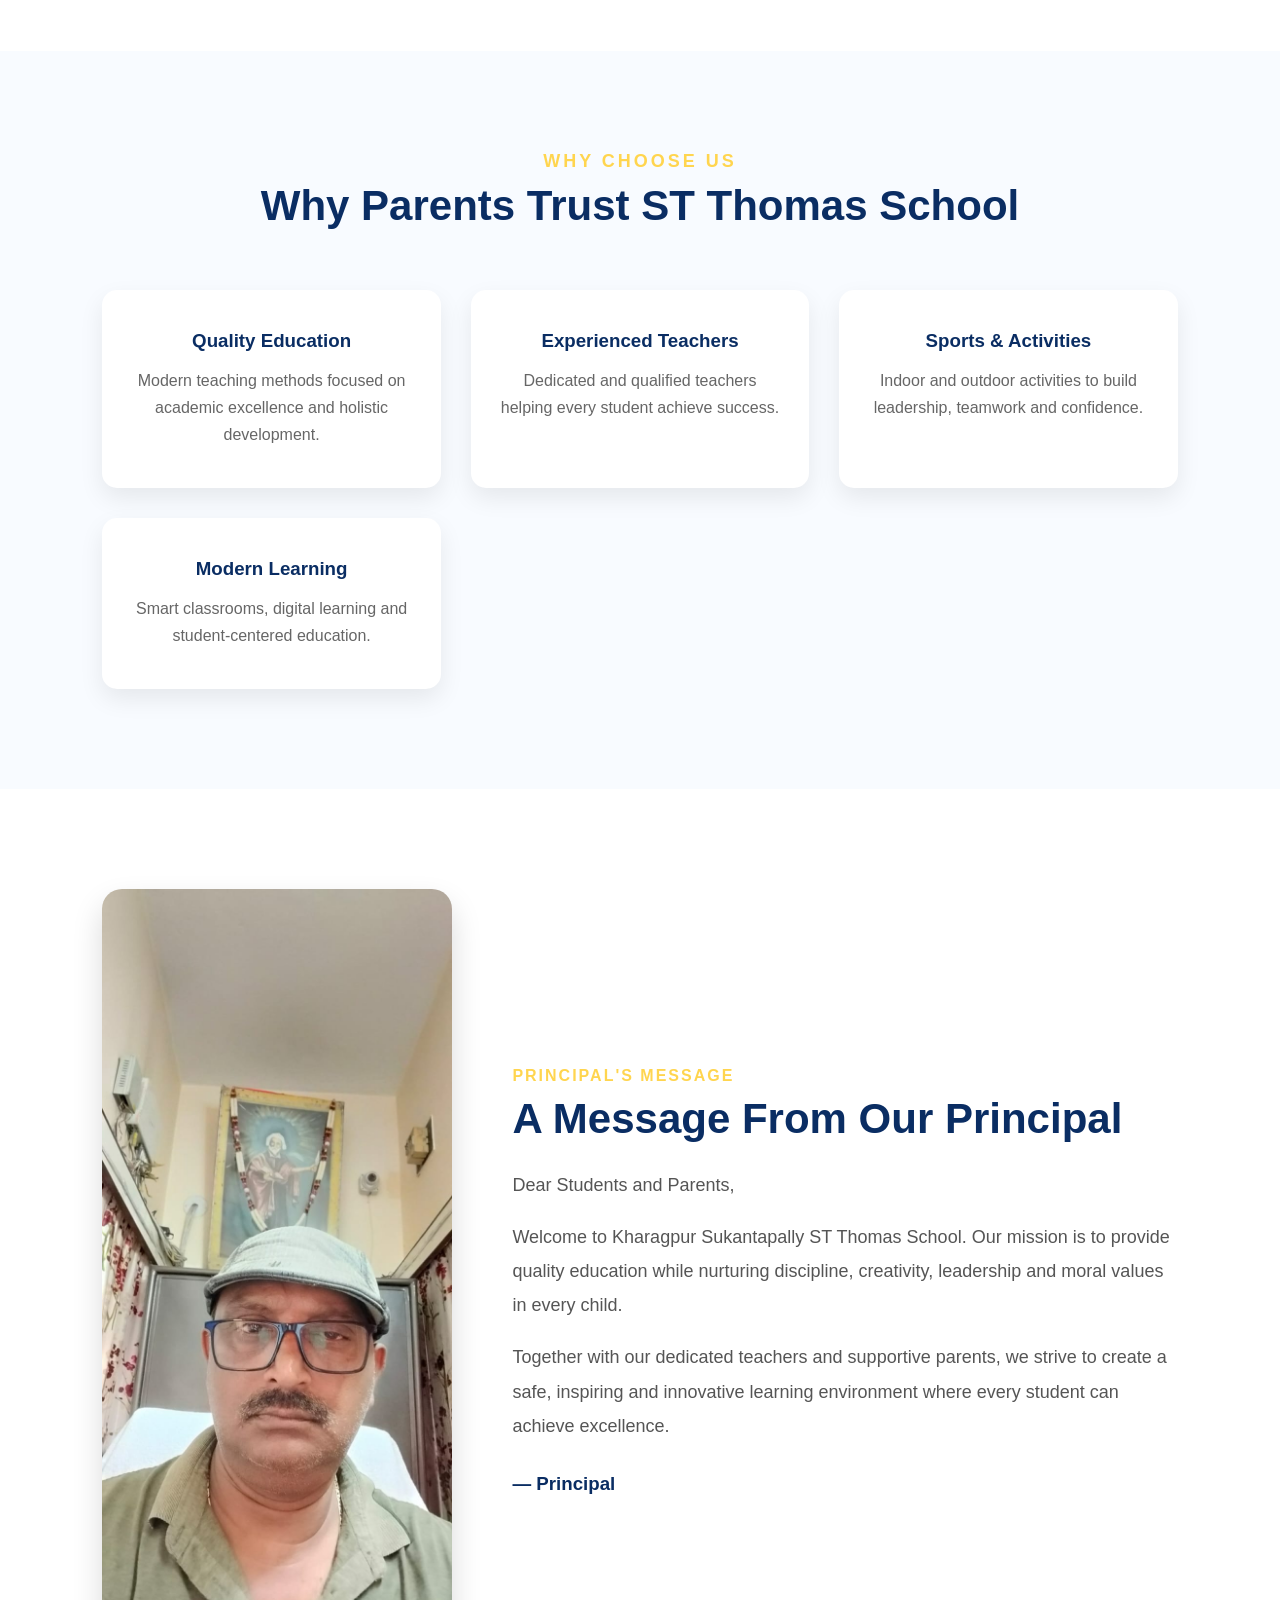
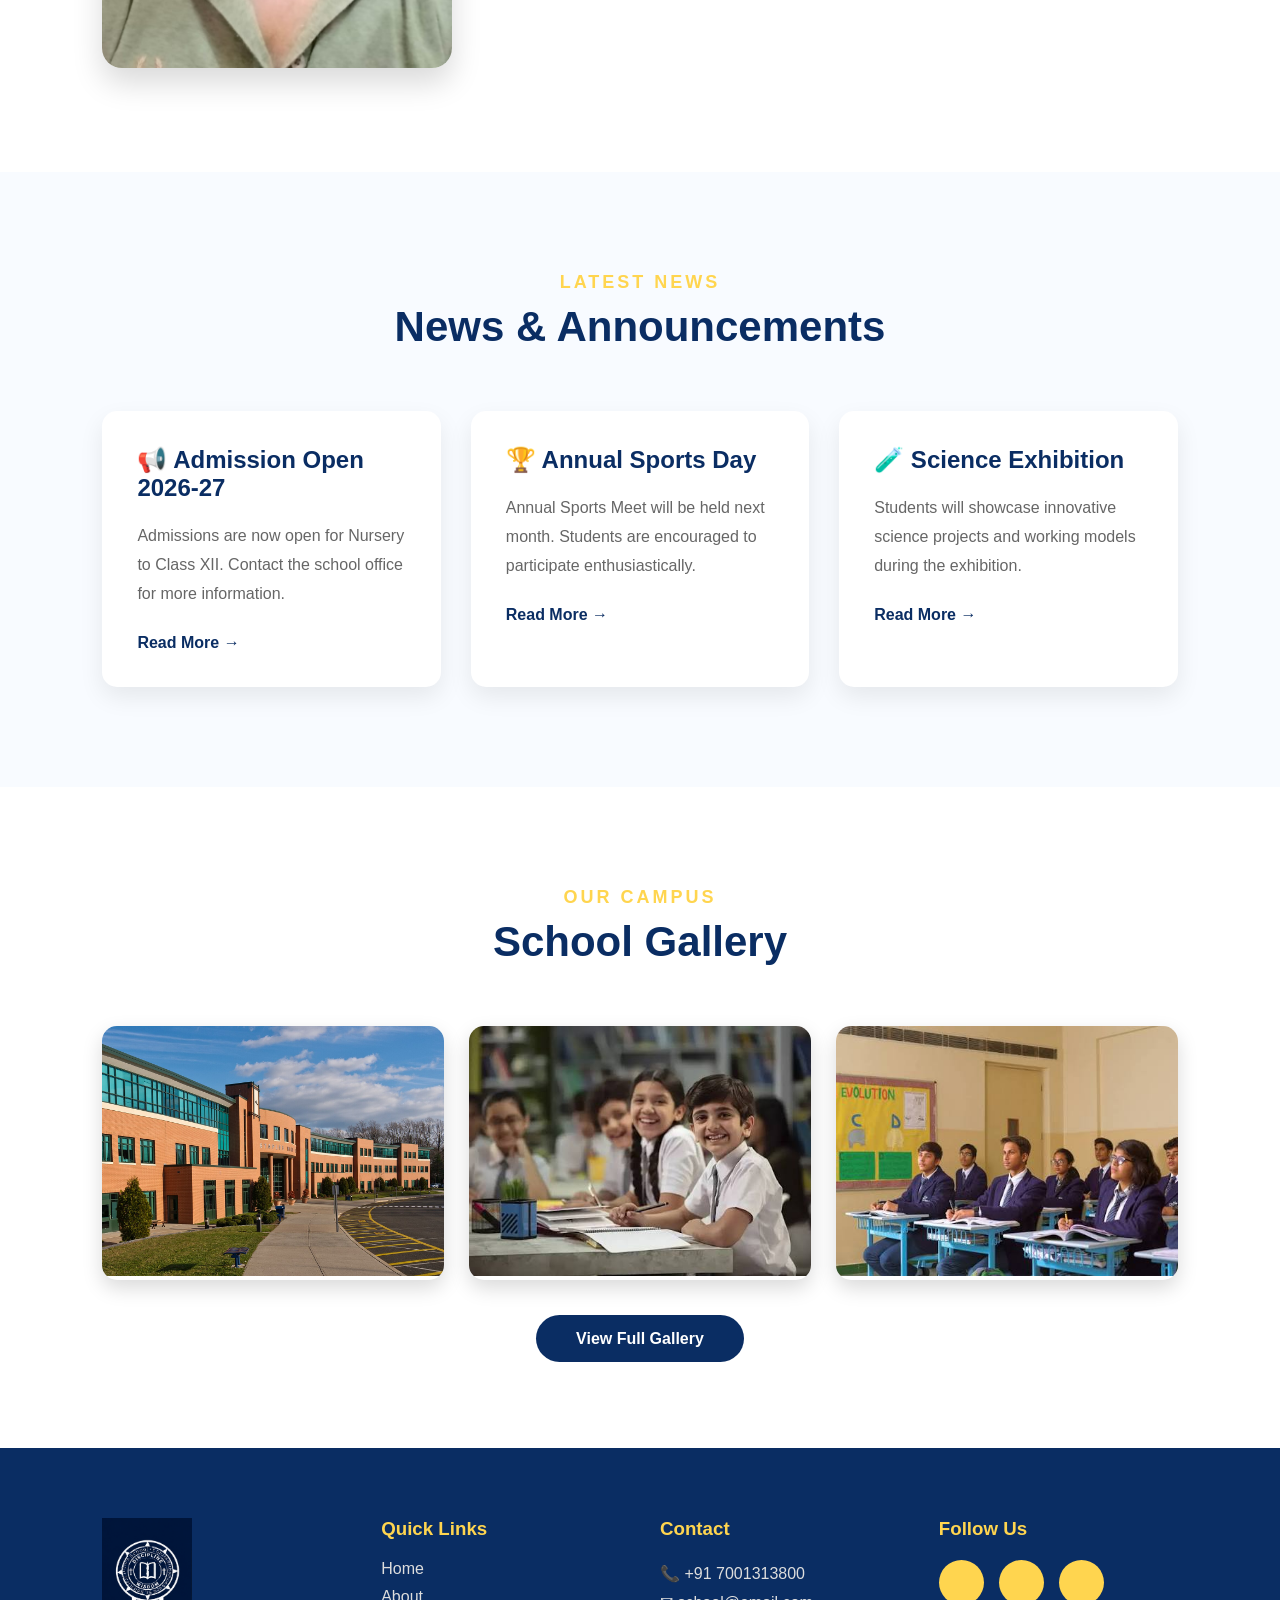
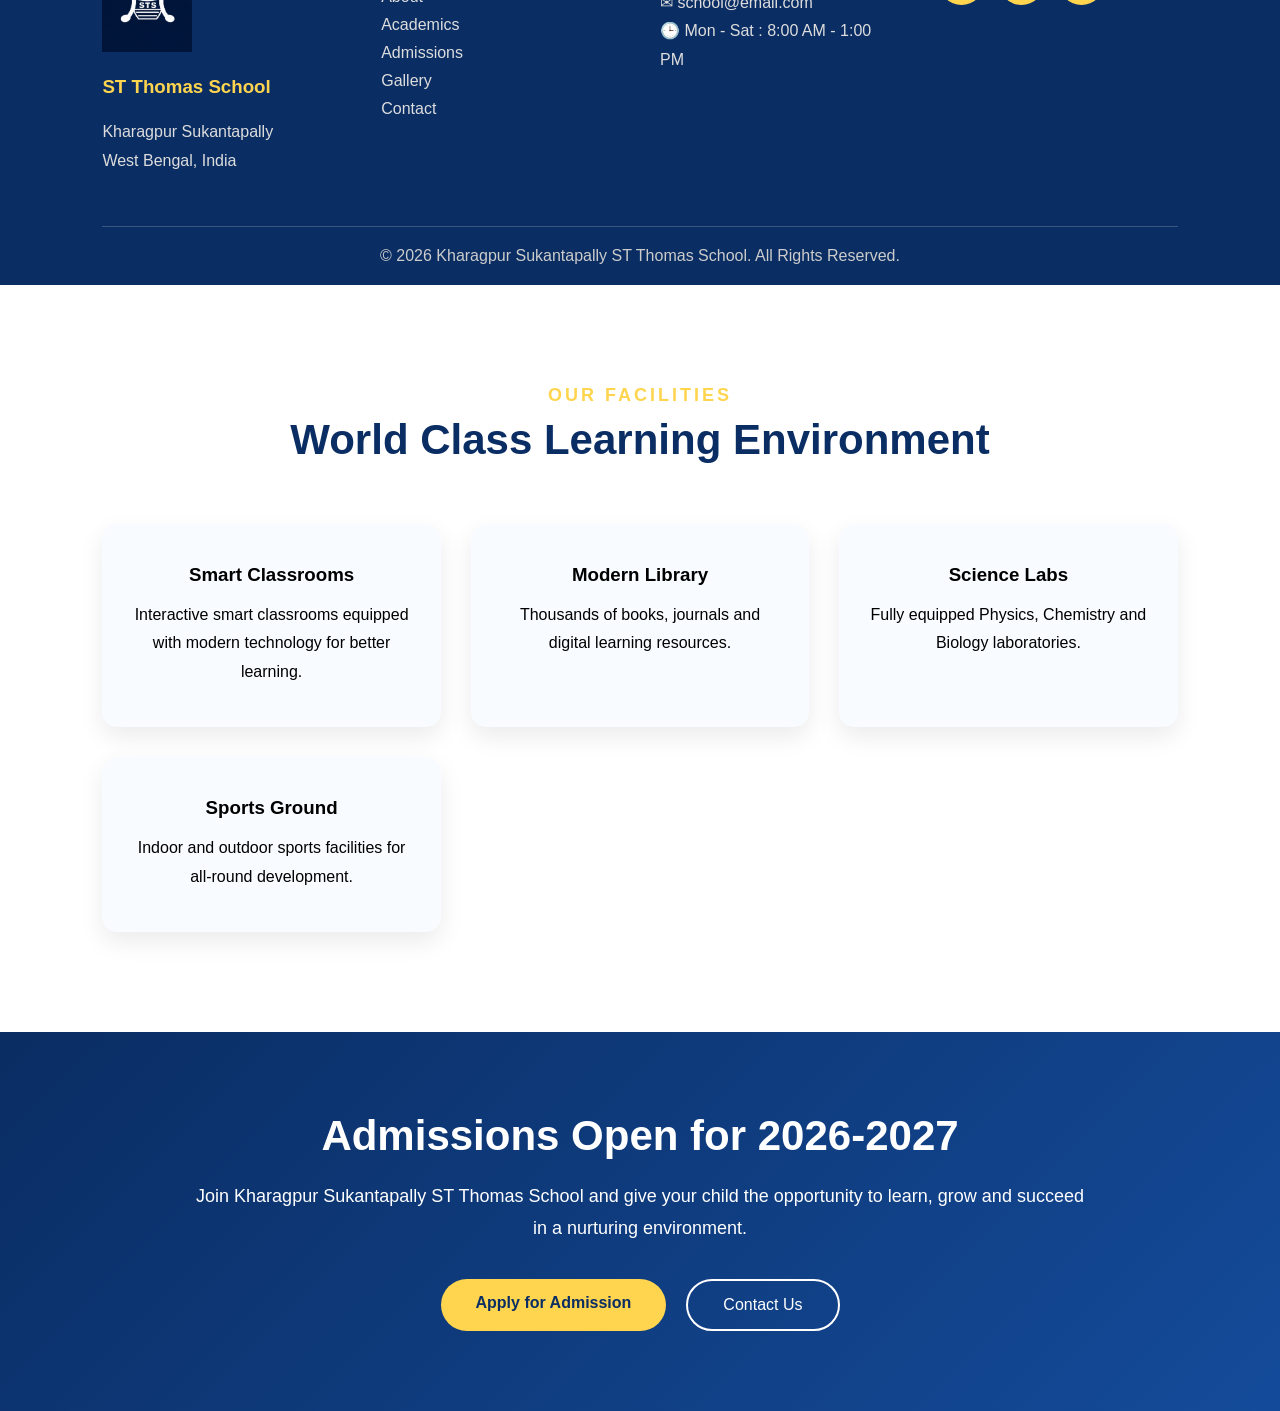
==== commit 6dd0b851: "Initial commit" ====
--- a/index.html
+++ b/index.html
@@ -316,11 +316,11 @@
 
             <h3>Contact</h3>
 
-            <p>📞 +91 XXXXXXXXXX</p>
+            <p>📞 +91 7001313800</p>
 
             <p>✉ school@email.com</p>
 
-            <p>🕒 Mon - Sat : 8:00 AM - 4:00 PM</p>
+            <p>🕒 Mon - Sat : 8:00 AM - 1:00 PM</p>
 
         </div>
 
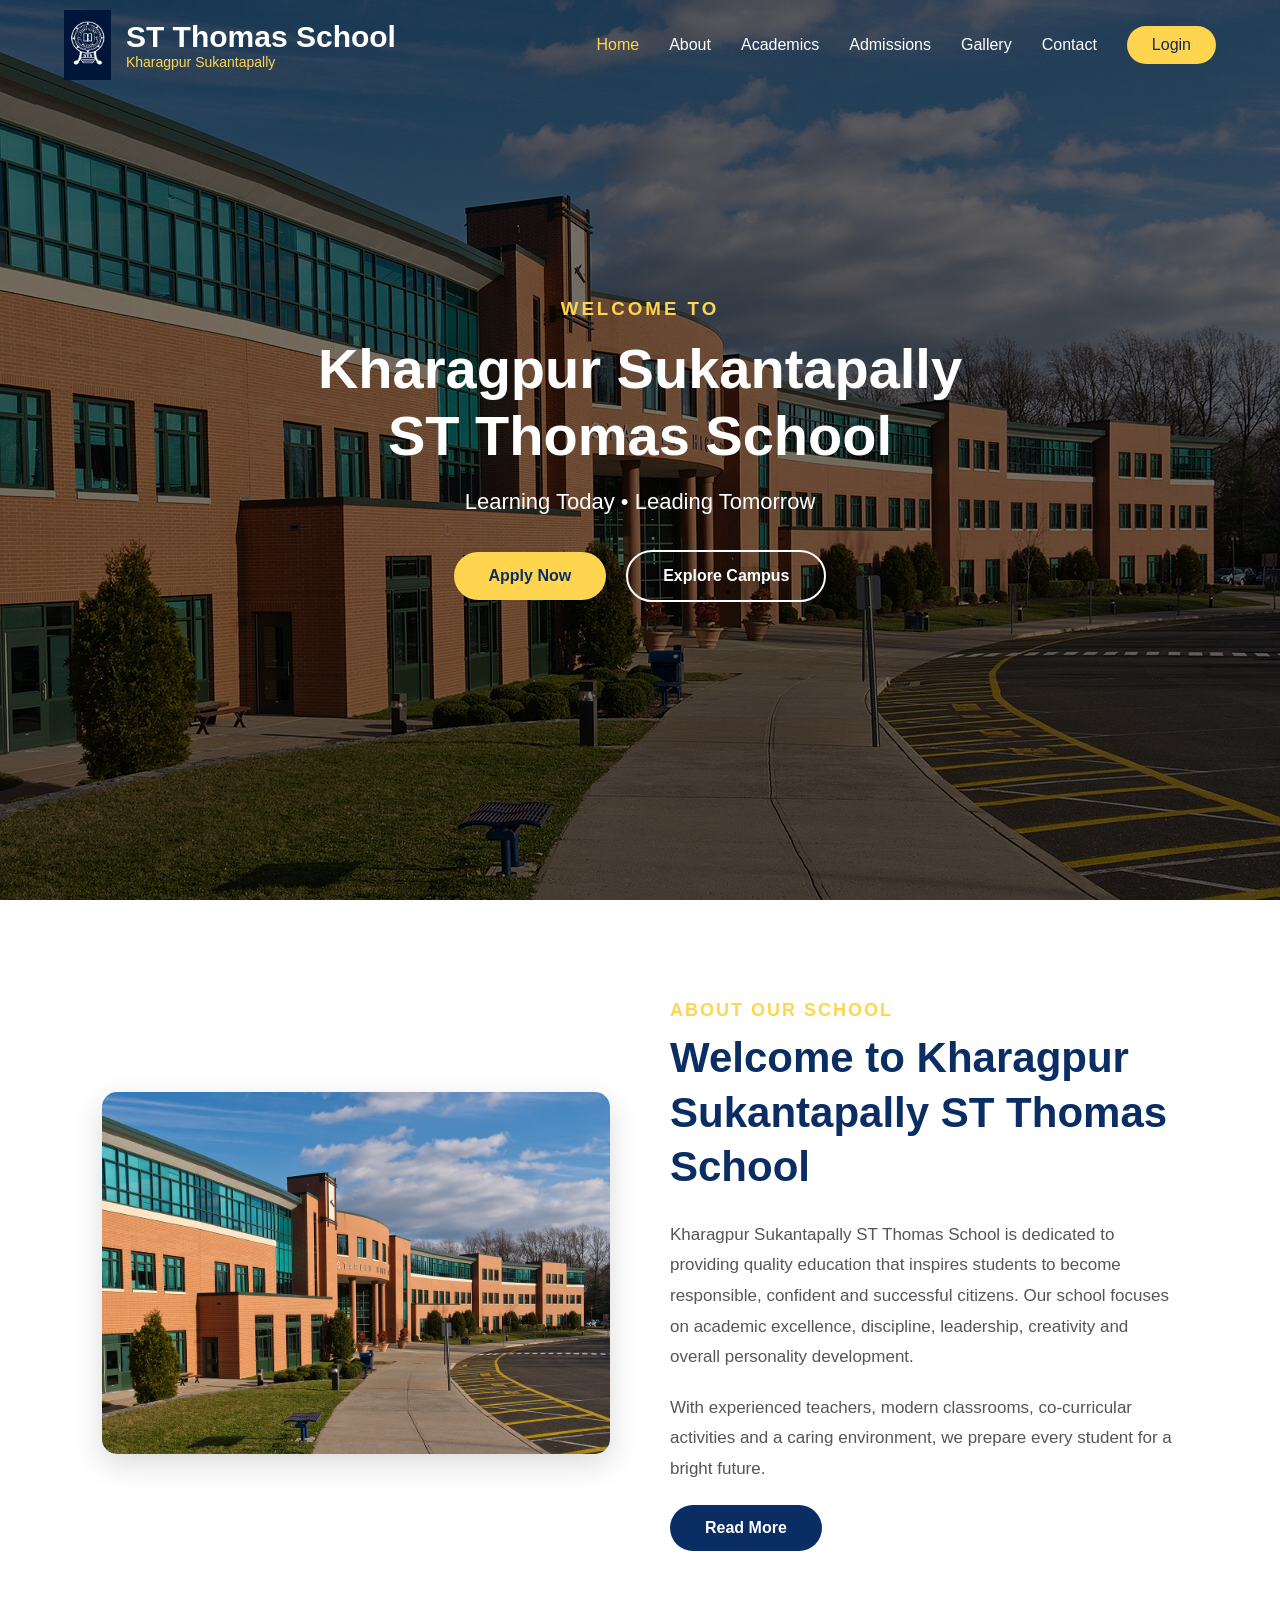
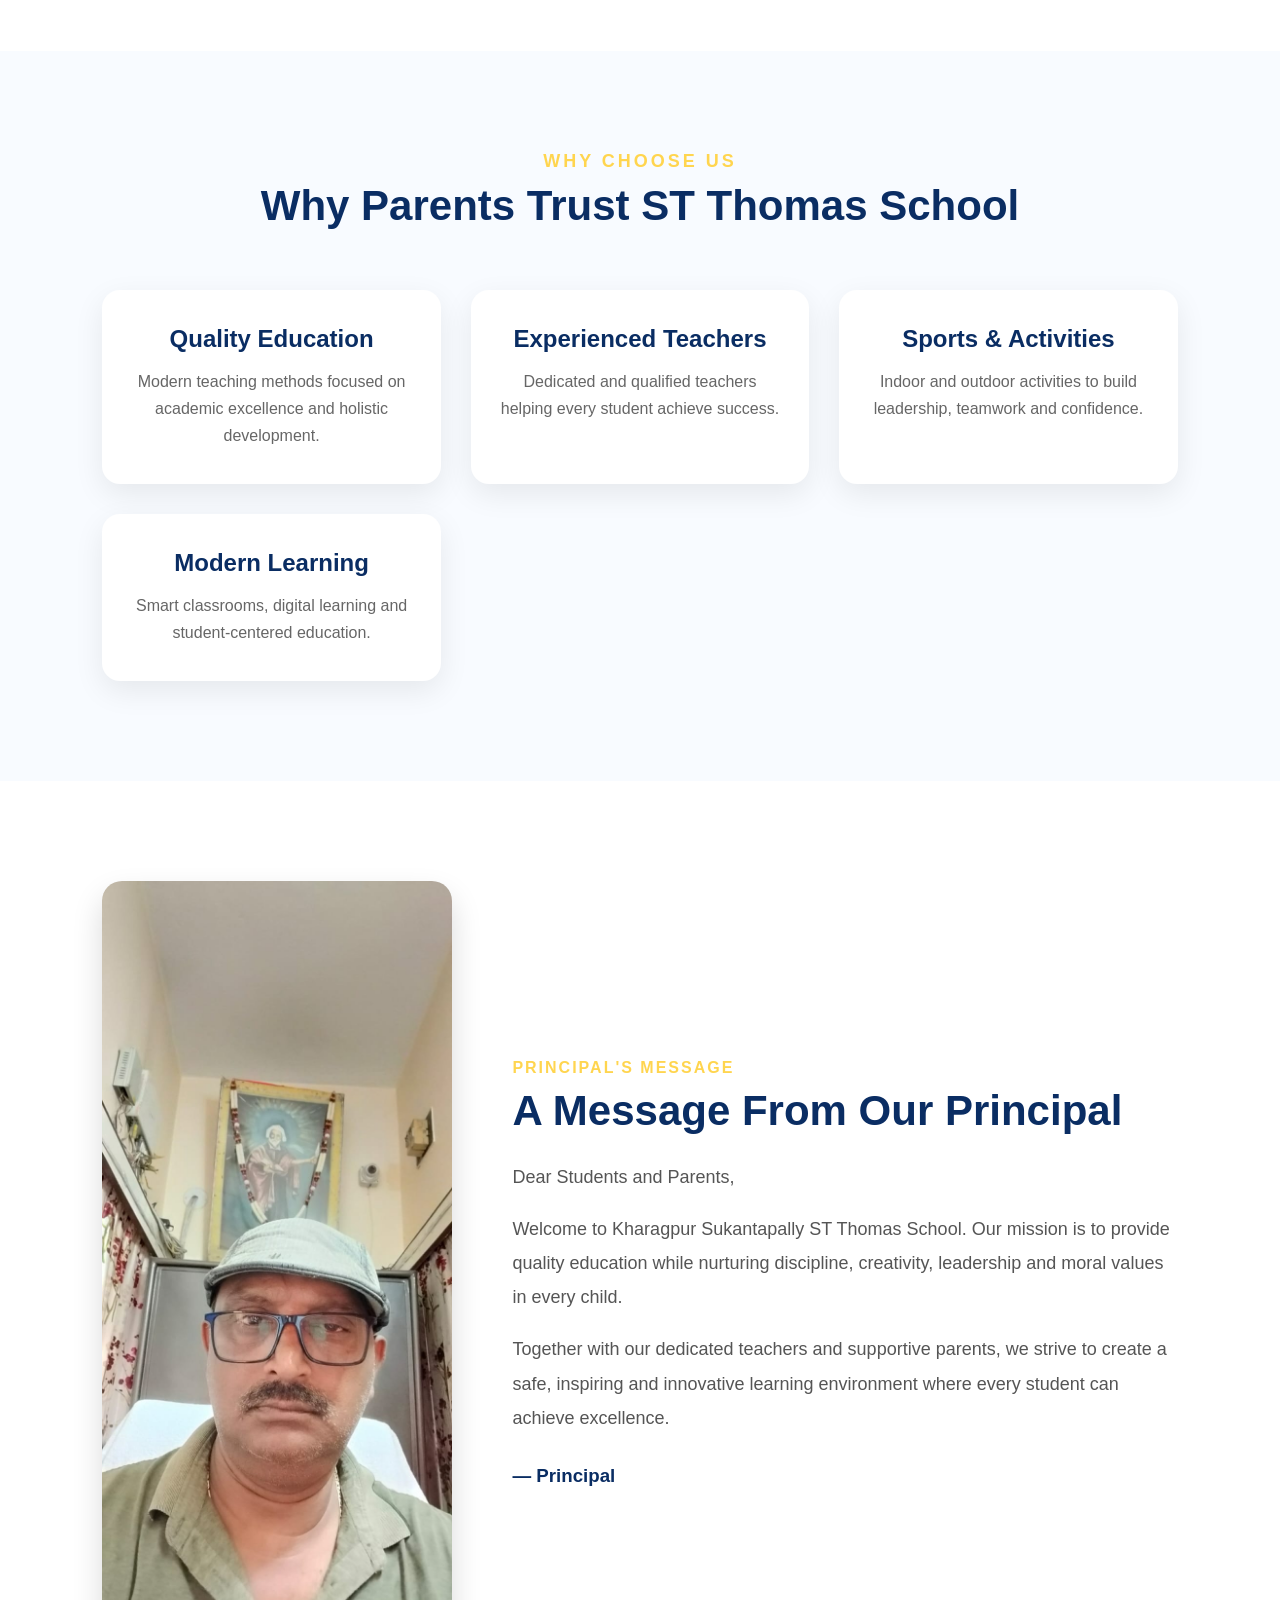
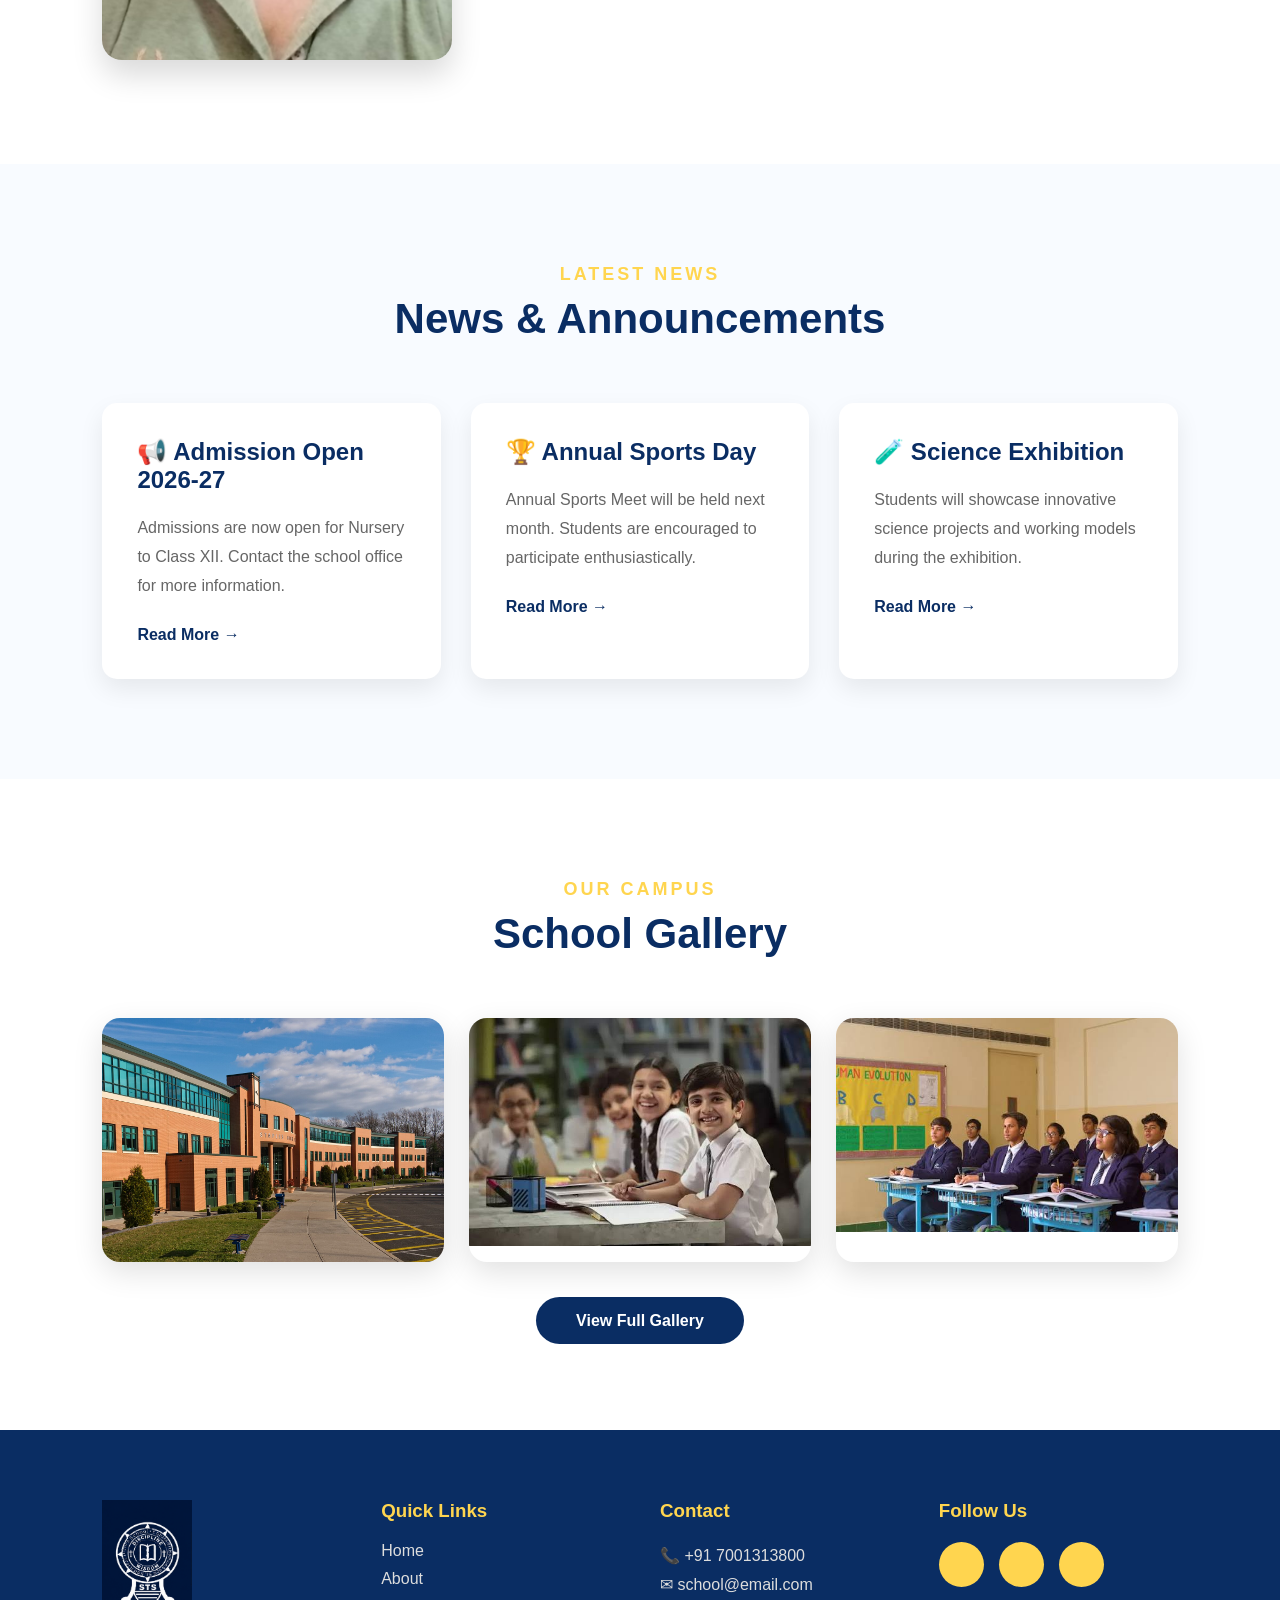
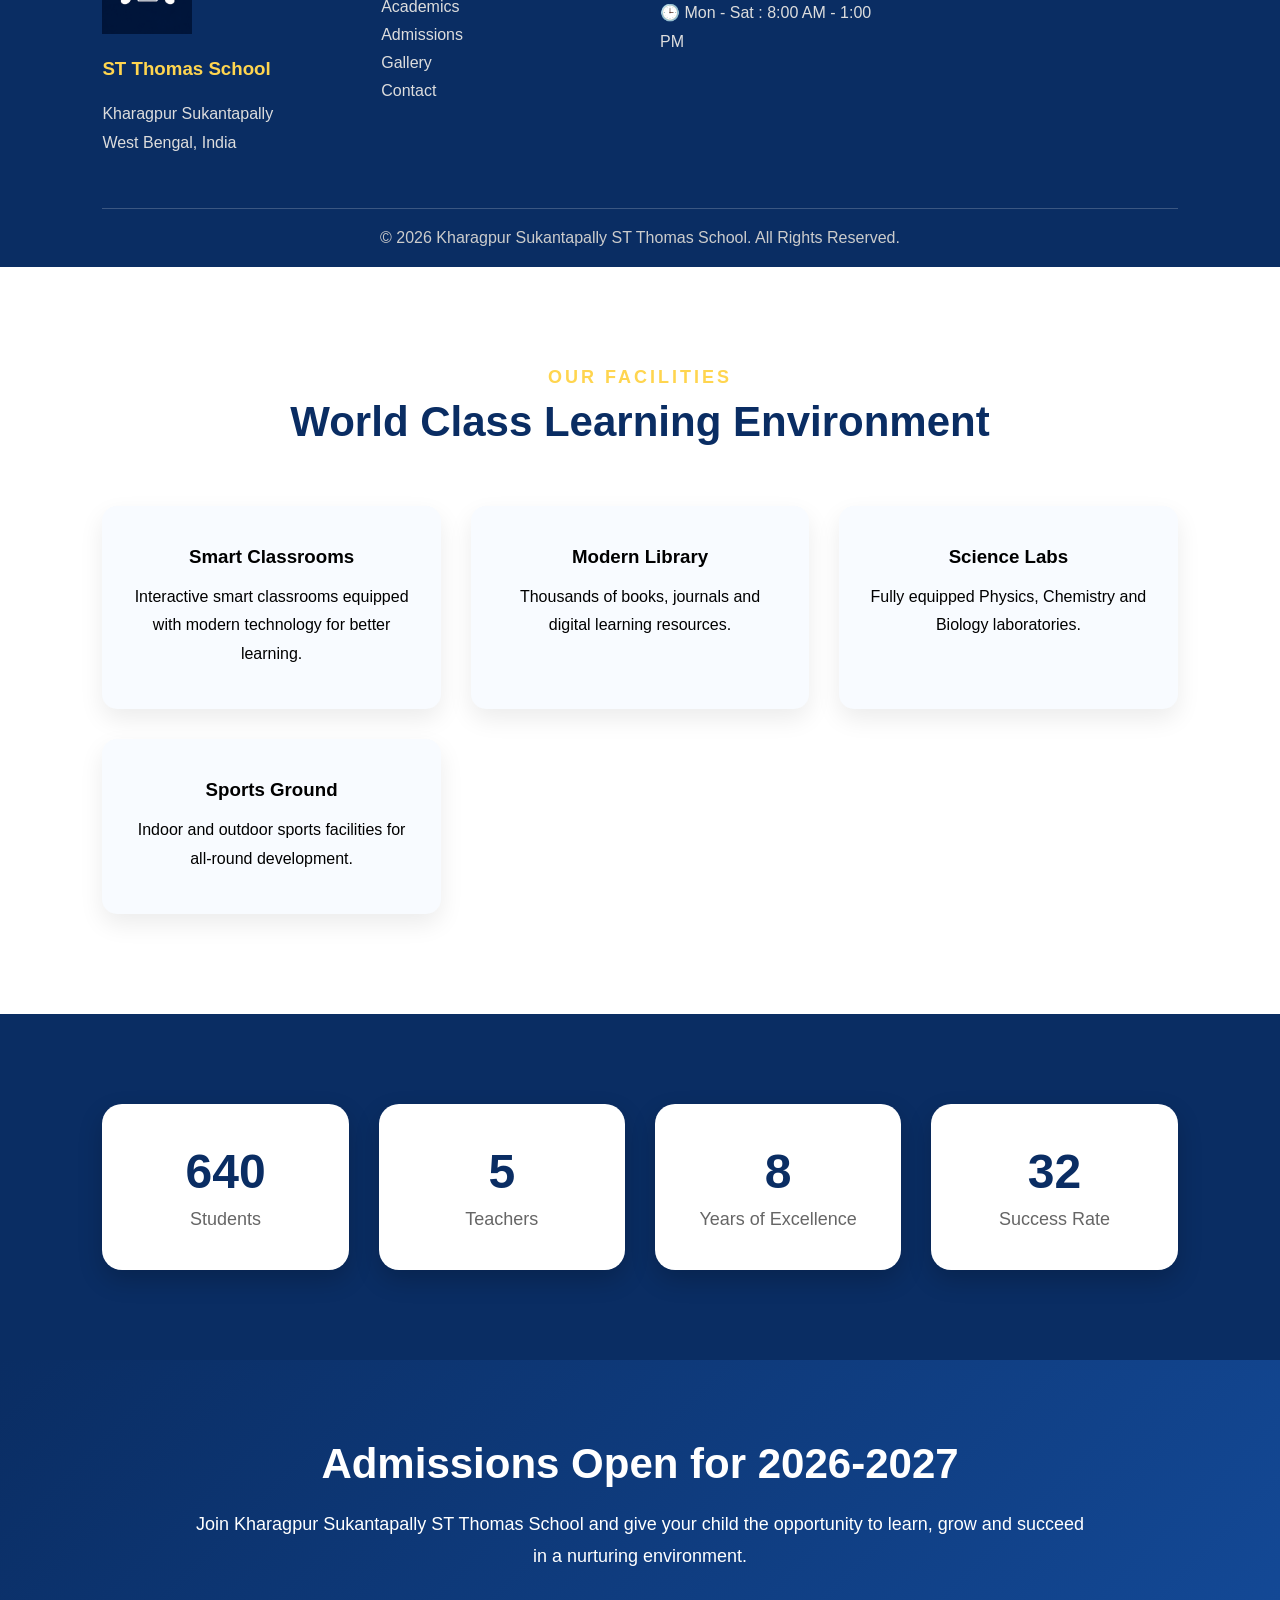
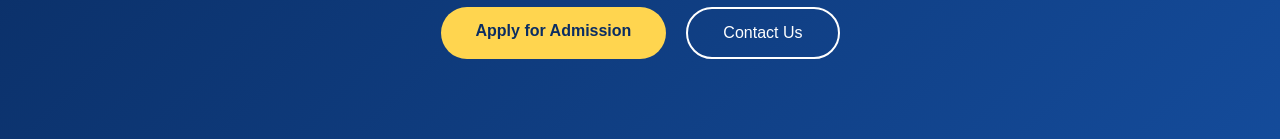
==== commit 5635067f: "Initial commit" ====
--- a/index.html
+++ b/index.html
@@ -4,9 +4,35 @@
 <meta charset="UTF-8">
 <meta name="viewport" content="width=device-width, initial-scale=1.0">
 <title>ST Thomas School</title>
+<link rel="stylesheet" href="https://unpkg.com/aos@2.3.4/dist/aos.css">
 <link rel="stylesheet" href="css/style.css">
 <link href="https://fonts.googleapis.com/css2?family=Poppins:wght@300;400;500;600;700&display=swap" </head>
 <body>
+
+    <!-- Scroll Progress Bar -->
+
+<div id="progress-bar"></div>
+    <!-- ================= LOADER ================= -->
+
+<div id="loader">
+
+    <div class="loader-content">
+
+        <img src="images/logo.png" alt="School Logo">
+
+        <h2>ST Thomas School</h2>
+
+        <p>Loading...</p>
+
+        <div class="loading-bar">
+
+            <span></span>
+
+        </div>
+
+    </div>
+
+</div>
 <header>
  <div class="container">
  <a href="#" class="logo">
@@ -41,8 +67,7 @@
 </section>
 <!-- ================= ABOUT SCHOOL ================= -->
 
-<section class="about">
-
+<section class="about" data-aos="fade-up">
     <div class="about-container">
 
         <div class="about-image">
@@ -85,8 +110,7 @@
 </section>
 <!-- ================= WHY CHOOSE US ================= -->
 
-<section class="why">
-
+<section class="why" data-aos="zoom-in">
     <div class="section-title">
 
         <h4>WHY CHOOSE US</h4>
@@ -148,10 +172,10 @@
     </div>
 
 </section>
-<script src="js/script.js"></script>
+
 <!-- ================= PRINCIPAL MESSAGE ================= -->
 
-<section class="principal">
+<section class="principal" data-aos="fade-right">
 
     <div class="principal-container">
 
@@ -192,7 +216,7 @@
 </section>
 <!-- ================= LATEST NEWS ================= -->
 
-<section class="news">
+<section class="news" data-aos="fade-up">
 
     <div class="section-title">
 
@@ -245,7 +269,7 @@
 </section>
 <!-- ================= GALLERY ================= -->
 
-<section class="gallery">
+<section class="gallery" data-aos="zoom-in">
 
     <div class="section-title">
 
@@ -352,8 +376,7 @@
 </footer>
 <!-- ================= FACILITIES ================= -->
 
-<section class="facilities">
-
+<section class="facilities" data-aos="fade-left">
     <div class="section-title">
 
         <h4>OUR FACILITIES</h4>
@@ -415,9 +438,59 @@
     </div>
 
 </section>
+<!-- ================= STATISTICS ================= -->
+
+<section class="stats" data-aos="zoom-in-up">
+
+    <div class="stats-container">
+
+        <div class="stat-card">
+
+            <i class="fas fa-user-graduate"></i>
+
+            <h2 class="counter" data-target="2000">0</h2>
+
+            <p>Students</p>
+
+        </div>
+
+        <div class="stat-card">
+
+            <i class="fas fa-chalkboard-teacher"></i>
+
+            <h2 class="counter" data-target="15">0</h2>
+
+            <p>Teachers</p>
+
+        </div>
+
+        <div class="stat-card">
+
+            <i class="fas fa-award"></i>
+
+            <h2 class="counter" data-target="25">0</h2>
+
+            <p>Years of Excellence</p>
+
+        </div>
+
+        <div class="stat-card">
+
+            <i class="fas fa-trophy"></i>
+
+            <h2 class="counter" data-target="100">0</h2>
+
+            <p>Success Rate</p>
+
+        </div>
+
+    </div>
+
+</section>
 <!-- ================= ADMISSION CTA ================= -->
 
-<section class="admission-cta">
+<section class="admission-cta" data-aos="fade-up">
+
 
     <div class="cta-content">
 
@@ -439,5 +512,27 @@
     </div>
 
 </section>
+
+
+ 
+<!-- ================= BACK TO TOP ================= -->
+
+<button id="backToTop">
+
+    <i class="fas fa-arrow-up"></i>
+
+</button>
+
+<script src="js/script.js"></script>
+<script src="https://unpkg.com/aos@2.3.4/dist/aos.js"></script>
+
+<script>
+AOS.init({
+    duration:1000,
+    once:true,
+    offset:120
+});
+</script>
+
 </body>
 </html>
--- a/css/style.css
+++ b/css/style.css
@@ -9,13 +9,23 @@
  background:#f5f7fb;
 }
 header{
- position:fixed;
- top:0;
- left:0;
- width:100%;
- background:#0A2D63;
- z-index:1000;
- box-shadow:0 3px 10px rgba(0,0,0,.2);
+position:fixed;
+top:0;
+left:0;
+width:100%;
+padding:0;
+background:transparent;
+transition:.4s;
+z-index:1000;
+}
+header.scrolled{
+
+background:#0A2D63;
+
+box-shadow:0 10px 30px rgba(0,0,0,.18);
+
+backdrop-filter:blur(10px);
+
 }
 .container{
  width:90%;
@@ -108,19 +118,37 @@
     width:100%;
     margin:0 auto;
 }
-.apply-btn,.explore-btn{
- padding:15px 35px;
- border-radius:40px;
- text-decoration:none;
- font-weight:600;
-}
+
+.apply-btn,
+.explore-btn{
+    padding:15px 35px;
+    border-radius:40px;
+    text-decoration:none;
+    font-weight:600;
+    transition:all .35s ease;
+}
+
 .apply-btn{
- background:#FFD54F;
- color:#0A2D63;
-}
+    background:#FFD54F;
+    color:#0A2D63;
+}
+
+.apply-btn:hover{
+    transform:translateY(-4px);
+    box-shadow:0 15px 35px rgba(0,0,0,.25);
+}
+
 .explore-btn{
- border:2px solid white;
- color:white;
+    border:2px solid white;
+    color:white;
+    background:transparent;
+}
+
+.explore-btn:hover{
+    background:white;
+    color:#0A2D63;
+    transform:translateY(-4px);
+    box-shadow:0 15px 35px rgba(0,0,0,.25);
 }
 @media(max-width:992px){
 #menu-toggle{
@@ -293,50 +321,41 @@
 }
 
 .why-card{
-
-    background:white;
-
-    padding:40px 30px;
-
-    border-radius:15px;
-
+    background:#fff;
+    padding:35px 25px;
+    border-radius:18px;
     text-align:center;
-
-    box-shadow:0 10px 25px rgba(0,0,0,.08);
-
-    transition:.4s;
+    box-shadow:0 10px 30px rgba(0,0,0,.08);
+    transition:all .35s ease;
+    cursor:pointer;
 }
 
 .why-card:hover{
-
     transform:translateY(-10px);
-
-    box-shadow:0 20px 35px rgba(0,0,0,.15);
-}
-
+    box-shadow:0 20px 45px rgba(0,0,0,.15);
+}
 .why-card i{
-
-    font-size:50px;
-
+    font-size:55px;
+    color:#0A2D63;
+    margin-bottom:20px;
+    transition:.35s ease;
+}
+
+.why-card:hover i{
+    transform:scale(1.15) rotate(8deg);
     color:#FFD54F;
-
-    margin-bottom:20px;
 }
 
 .why-card h3{
-
-    color:#0A2D63;
-
+    font-size:24px;
+    color:#0A2D63;
     margin-bottom:15px;
 }
 
 .why-card p{
-
     color:#666;
-
     line-height:1.7;
 }
-
 @media(max-width:768px){
 
 .section-title h2{
@@ -594,28 +613,27 @@
 }
 
 .gallery-item{
-
+    position:relative;
     overflow:hidden;
-
-    border-radius:15px;
-
-    box-shadow:0 8px 20px rgba(0,0,0,.15);
+    border-radius:20px;
+    cursor:pointer;
+    box-shadow:0 10px 30px rgba(0,0,0,.12);
+    transition:.4s ease;
+}
+
+.gallery-item:hover{
+    transform:translateY(-10px);
+    box-shadow:0 20px 50px rgba(0,0,0,.20);
 }
 
 .gallery-item img{
-
     width:100%;
-
-    height:250px;
-
-    object-fit:cover;
-
-    transition:.5s;
+    display:block;
+    transition:.6s ease;
 }
 
 .gallery-item:hover img{
-
-    transform:scale(1.1);
+    transform:scale(1.12);
 }
 
 .gallery-btn{
@@ -647,6 +665,24 @@
     background:#FFD54F;
 
     color:#0A2D63;
+}
+.gallery-item::after{
+    content:"View Image";
+    position:absolute;
+    inset:0;
+    background:rgba(10,45,99,.55);
+    color:#fff;
+    display:flex;
+    justify-content:center;
+    align-items:center;
+    font-size:22px;
+    font-weight:600;
+    opacity:0;
+    transition:.4s;
+}
+
+.gallery-item:hover::after{
+    opacity:1;
 }
 /* ==========================
         FOOTER
@@ -813,6 +849,76 @@
 
     line-height:1.8;
 }
+/* ===============================
+        STATISTICS
+================================== */
+
+.stats{
+
+    background:#0A2D63;
+
+    padding:90px 8%;
+
+}
+
+.stats-container{
+
+    display:grid;
+
+    grid-template-columns:repeat(auto-fit,minmax(220px,1fr));
+
+    gap:30px;
+
+}
+
+.stat-card{
+
+    background:white;
+
+    padding:40px;
+
+    border-radius:20px;
+
+    text-align:center;
+
+    transition:.35s;
+}
+
+.stat-card:hover{
+
+    transform:translateY(-10px);
+
+    box-shadow:0 20px 45px rgba(0,0,0,.20);
+
+}
+
+.stat-card i{
+
+    font-size:50px;
+
+    color:#FFD54F;
+
+    margin-bottom:20px;
+
+}
+
+.stat-card h2{
+
+    font-size:48px;
+
+    color:#0A2D63;
+
+    margin-bottom:10px;
+
+}
+
+.stat-card p{
+
+    font-size:18px;
+
+    color:#666;
+
+}
 /* ==========================
       ADMISSION CTA
 ========================== */
@@ -933,4 +1039,245 @@
         text-align:center;
     }
 
+}
+
+/* ===============================
+   PREMIUM CARD HOVER EFFECT
+================================= */
+
+.why-card,
+.facility-card,
+.news-card{
+    transition: all .35s ease;
+    cursor: pointer;
+}
+
+.why-card:hover,
+.facility-card:hover,
+.news-card:hover{
+    transform: translateY(-12px);
+    box-shadow: 0 20px 45px rgba(0,0,0,.15);
+}
+.gallery-item{
+    overflow:hidden;
+    border-radius:18px;
+}
+
+.gallery-item img{
+    transition:transform .5s ease;
+}
+
+.gallery-item:hover img{
+    transform:scale(1.08);
+}
+/* ===================================
+        BACK TO TOP BUTTON
+=================================== */
+
+#backToTop{
+
+position:fixed;
+
+right:30px;
+
+bottom:30px;
+
+width:55px;
+
+height:55px;
+
+border:none;
+
+border-radius:50%;
+
+background:#FFD54F;
+
+color:#0A2D63;
+
+font-size:22px;
+
+cursor:pointer;
+
+display:flex;
+
+justify-content:center;
+
+align-items:center;
+
+box-shadow:0 12px 30px rgba(0,0,0,.25);
+
+opacity:0;
+
+visibility:hidden;
+
+transition:.35s;
+
+z-index:999;
+
+}
+
+#backToTop.show{
+
+opacity:1;
+
+visibility:visible;
+
+}
+
+#backToTop:hover{
+
+transform:translateY(-6px);
+
+background:white;
+
+}
+/* ===================================
+            LOADING SCREEN
+=================================== */
+
+#loader{
+
+position:fixed;
+
+top:0;
+
+left:0;
+
+width:100%;
+
+height:100%;
+
+background:#0A2D63;
+
+display:flex;
+
+justify-content:center;
+
+align-items:center;
+
+z-index:99999;
+
+transition:opacity .8s ease, visibility .8s;
+
+}
+
+.loader-content{
+
+text-align:center;
+
+color:white;
+
+}
+
+.loader-content img{
+
+width:110px;
+
+margin-bottom:20px;
+
+animation:logoFloat 2s infinite ease-in-out;
+
+}
+
+.loader-content h2{
+
+font-size:34px;
+
+margin-bottom:10px;
+
+color:#FFD54F;
+
+}
+
+.loader-content p{
+
+margin-bottom:25px;
+
+letter-spacing:2px;
+
+}
+
+.loading-bar{
+
+width:260px;
+
+height:8px;
+
+background:rgba(255,255,255,.2);
+
+border-radius:50px;
+
+overflow:hidden;
+
+}
+
+.loading-bar span{
+
+display:block;
+
+height:100%;
+
+width:0;
+
+background:#FFD54F;
+
+animation:loading 2.5s linear forwards;
+
+}
+
+@keyframes loading{
+
+0%{width:0;}
+
+100%{width:100%;}
+
+}
+
+@keyframes logoFloat{
+
+0%,100%{
+
+transform:translateY(0);
+
+}
+
+50%{
+
+transform:translateY(-10px);
+
+}
+
+}
+
+.loader-hide{
+
+opacity:0;
+
+visibility:hidden;
+
+}
+/* ===================================
+        SCROLL PROGRESS BAR
+=================================== */
+
+#progress-bar{
+
+position:fixed;
+
+top:0;
+
+left:0;
+
+width:0%;
+
+height:5px;
+
+background:linear-gradient(90deg,#FFD54F,#ffb300);
+
+z-index:999999;
+
+transition:width .15s linear;
+
+box-shadow:0 0 10px rgba(255,213,79,.6);
+
 }
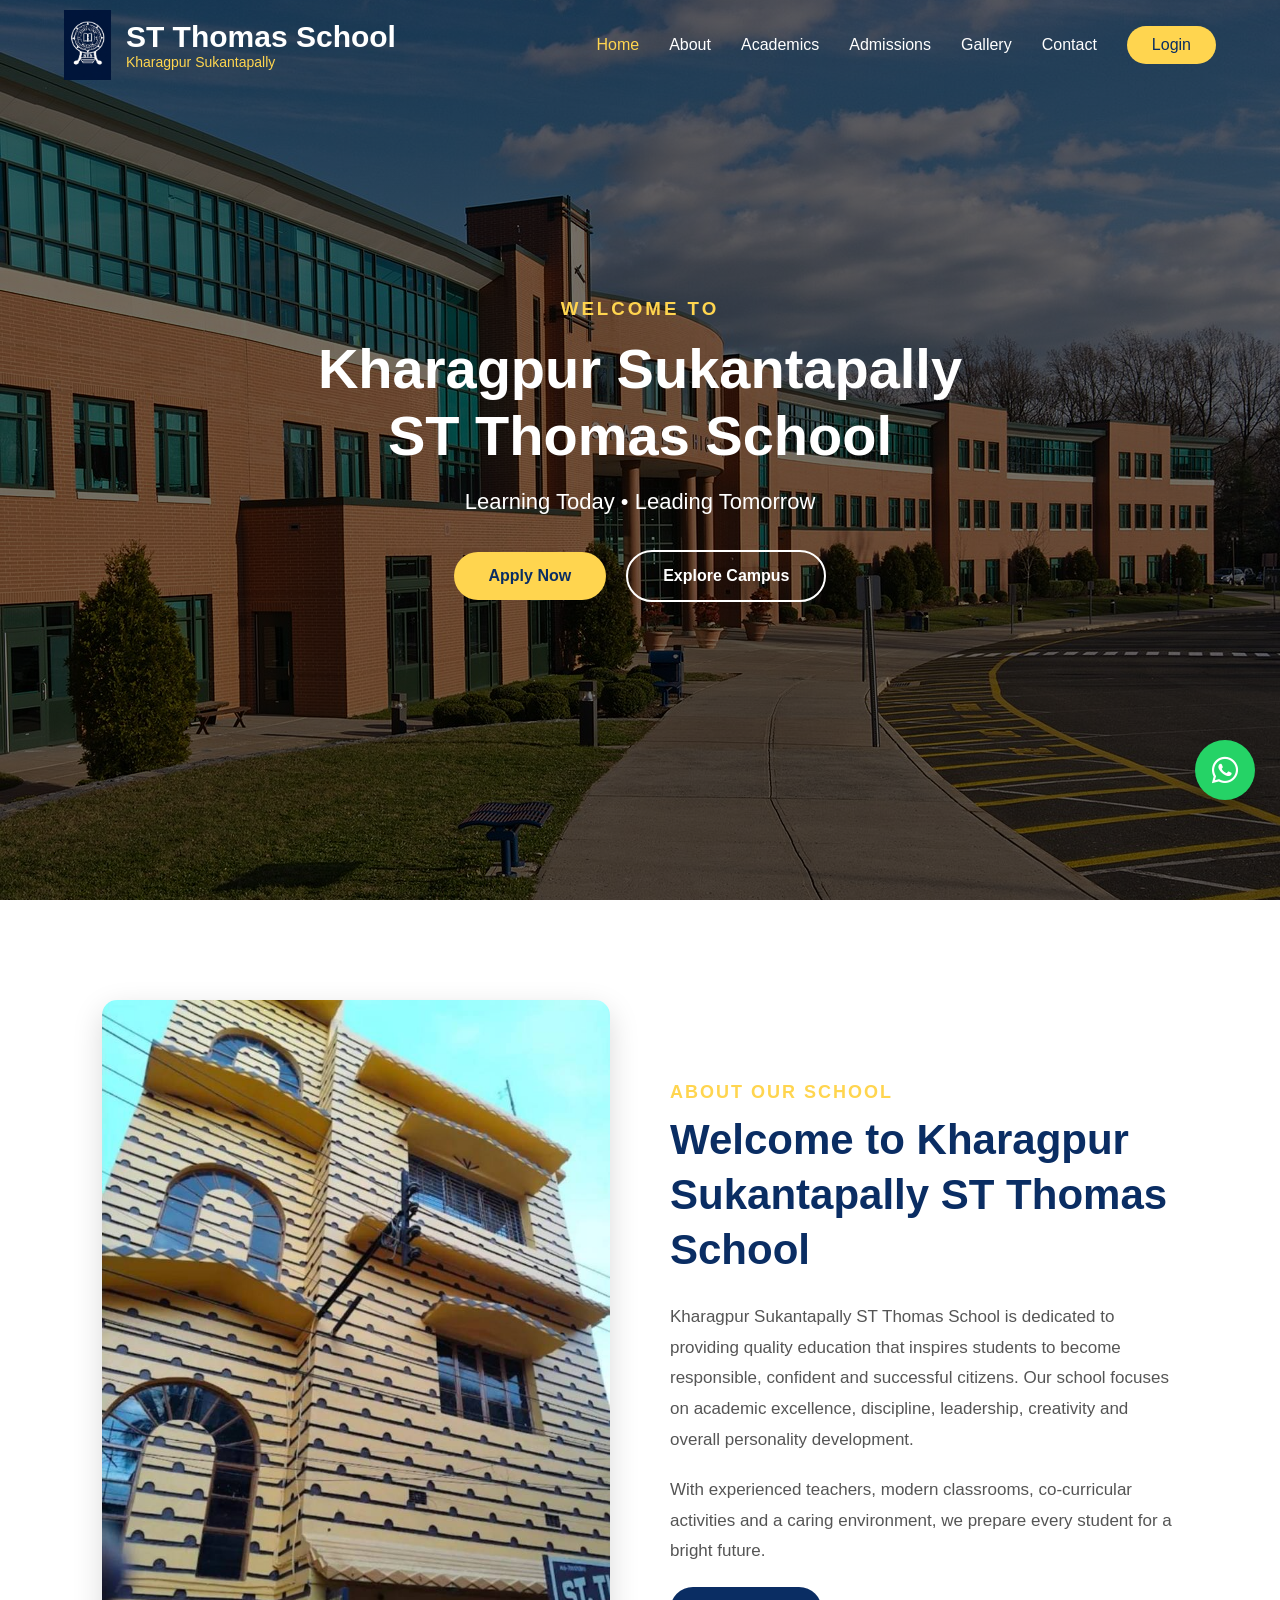
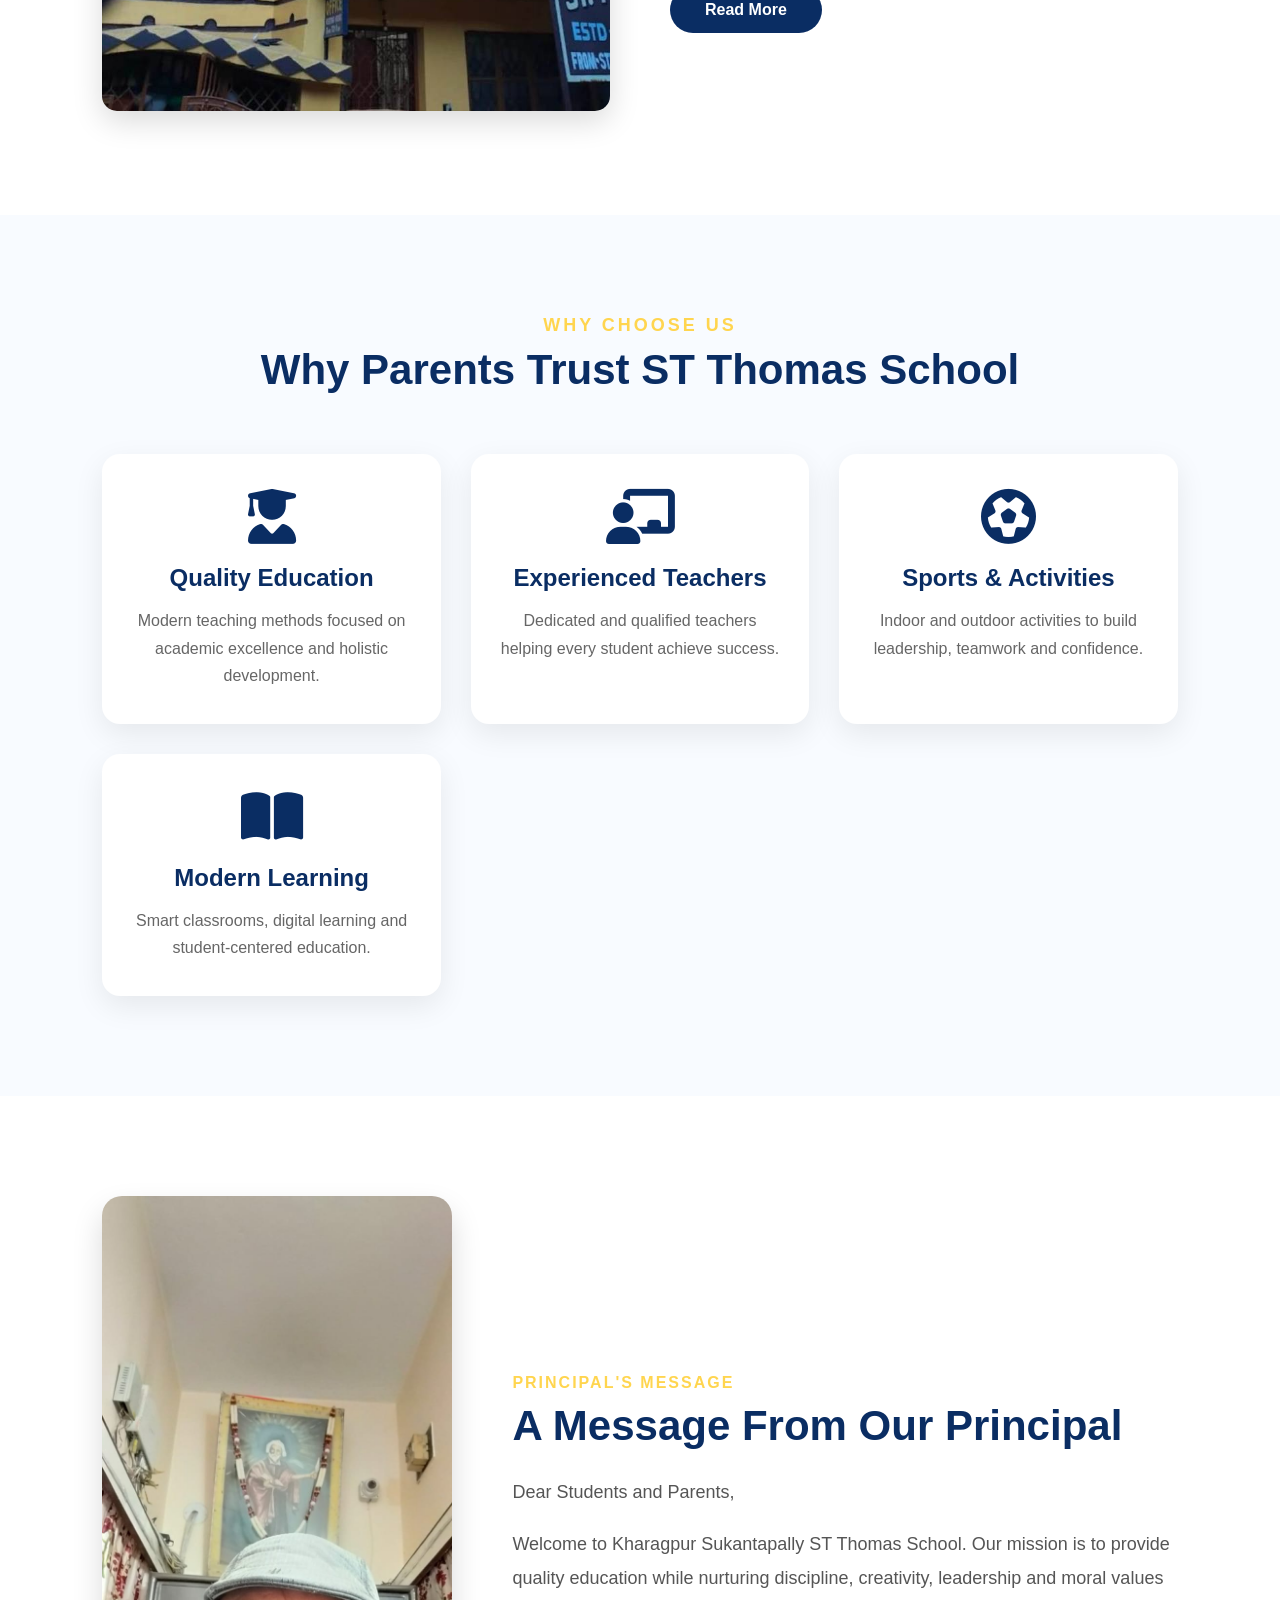
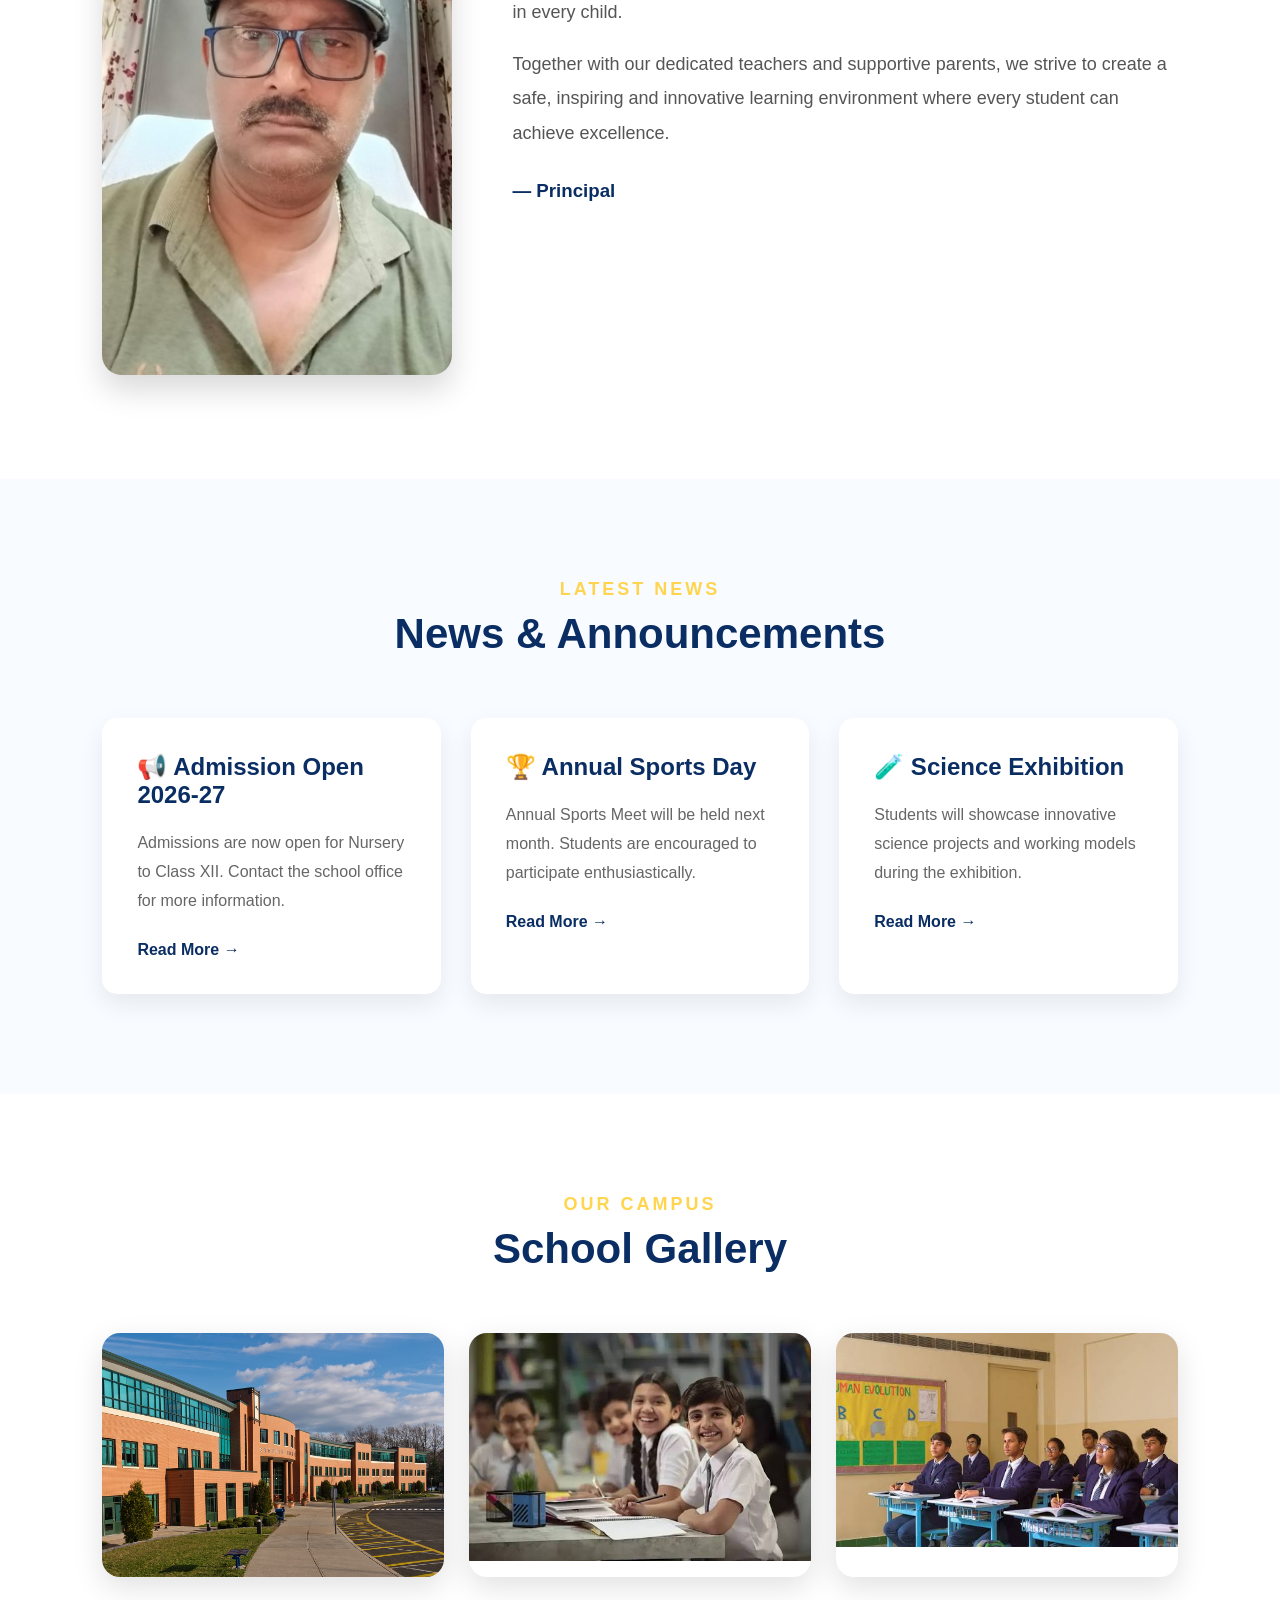
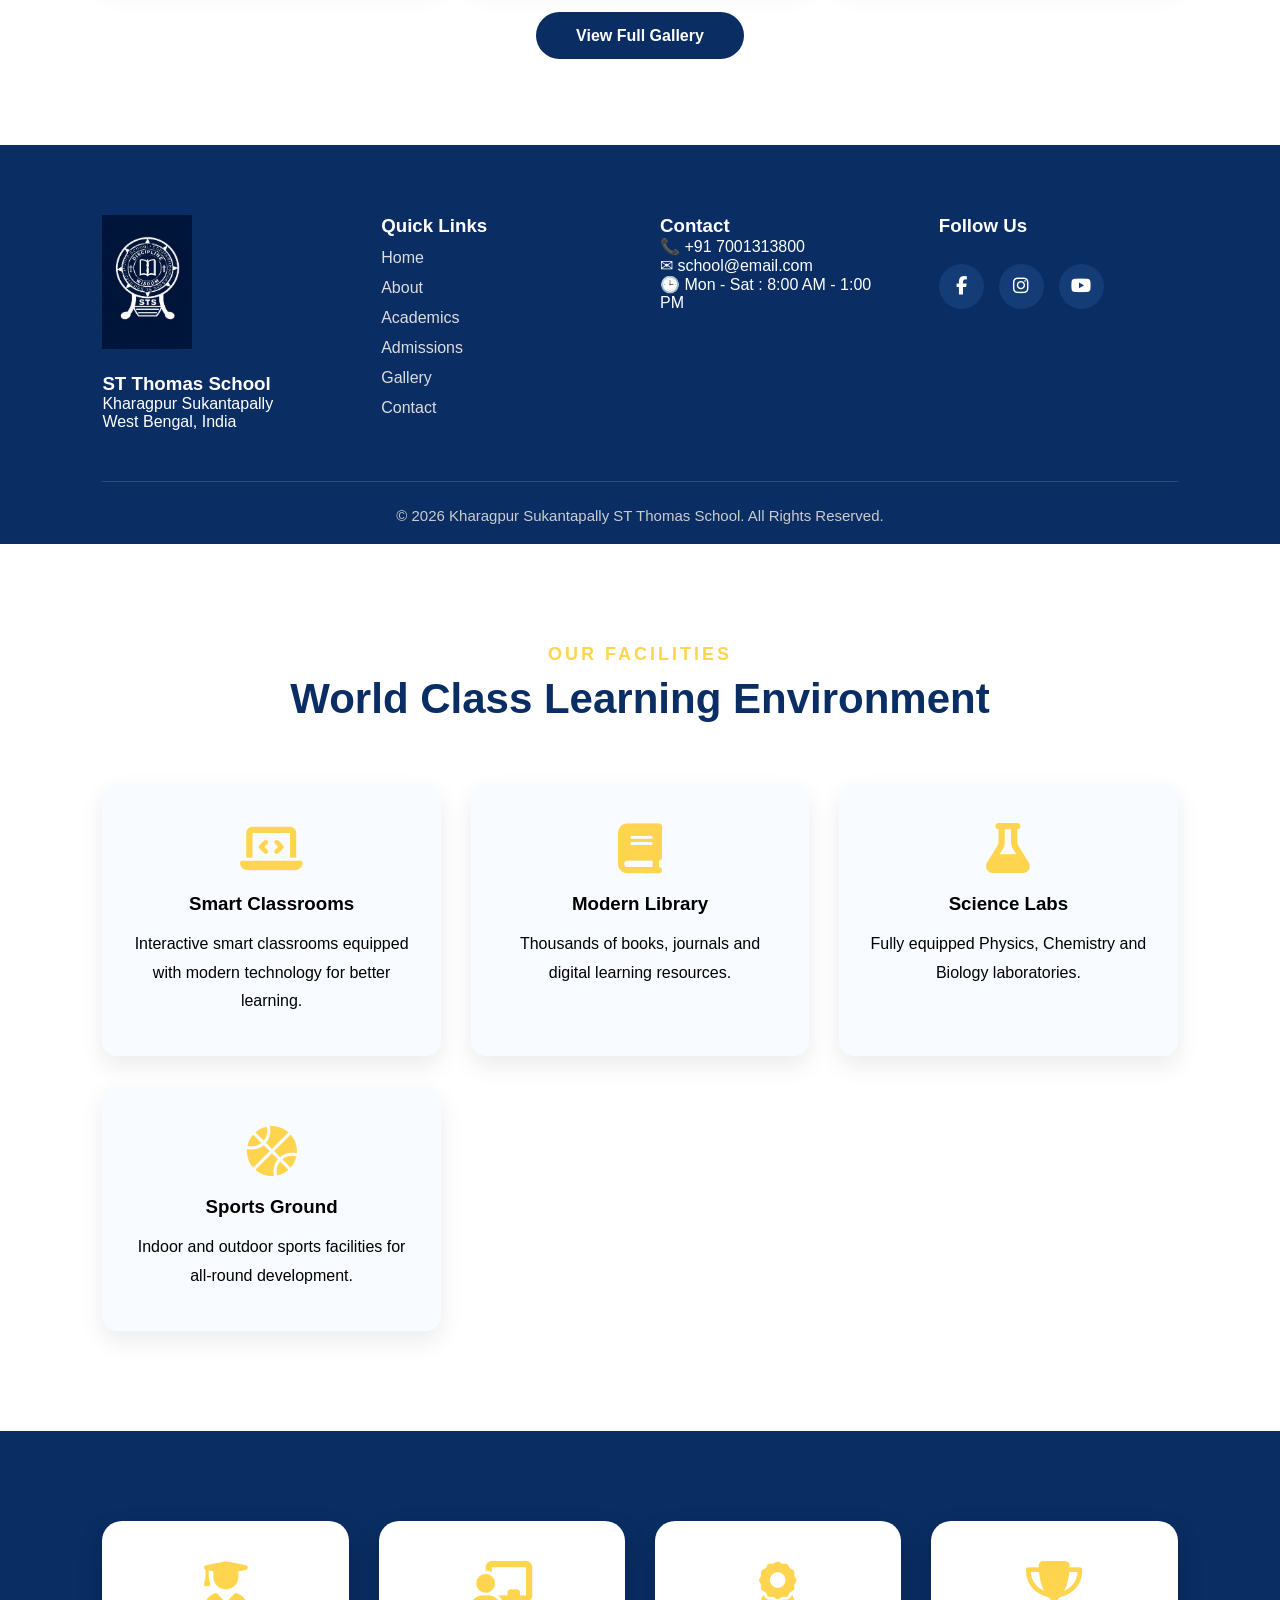
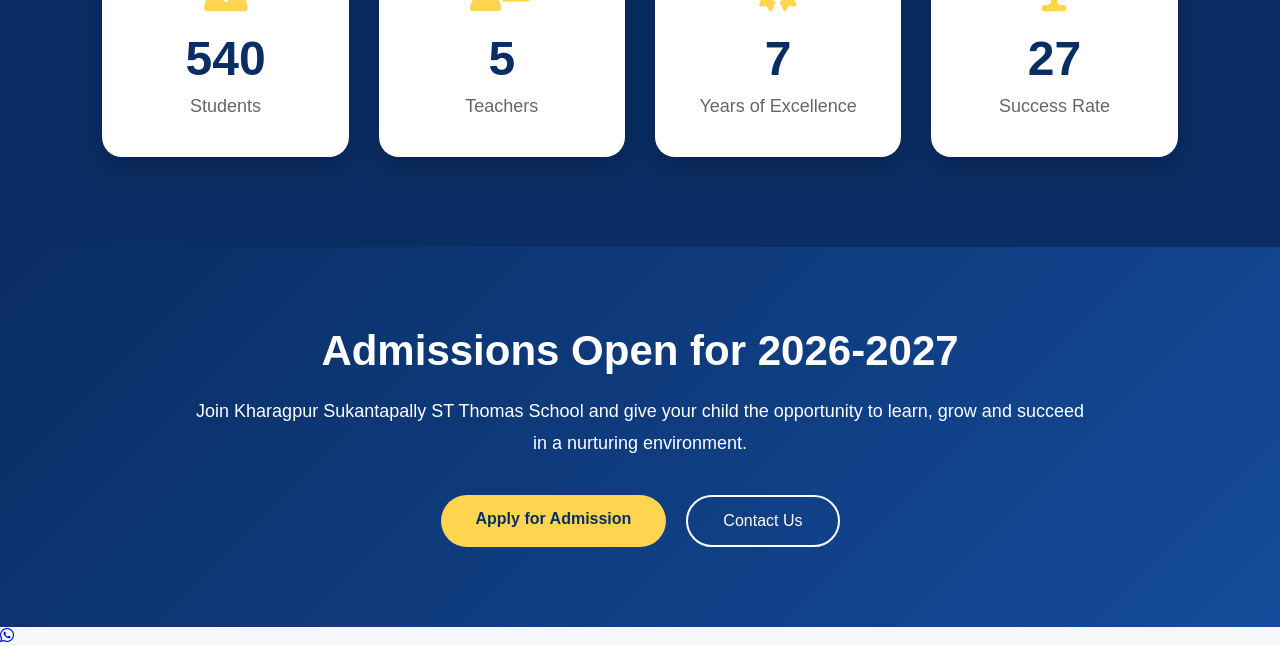
==== commit 8178d1ae: "Your commit message" ====
--- a/index.html
+++ b/index.html
@@ -1,14 +1,24 @@
 <!DOCTYPE html>
 <html lang="en">
 <head>
+
 <meta charset="UTF-8">
+
 <meta name="viewport" content="width=device-width, initial-scale=1.0">
+
 <title>ST Thomas School</title>
+
 <link rel="stylesheet" href="https://unpkg.com/aos@2.3.4/dist/aos.css">
+
 <link rel="stylesheet" href="css/style.css">
-<link href="https://fonts.googleapis.com/css2?family=Poppins:wght@300;400;500;600;700&display=swap" </head>
+
+<link href="https://fonts.googleapis.com/css2?family=Poppins:wght@300;400;500;600;700&display=swap" rel="stylesheet">
+
+<link rel="stylesheet" href="https://cdnjs.cloudflare.com/ajax/libs/font-awesome/6.7.2/css/all.min.css">
+
+</head>
+
 <body>
-
     <!-- Scroll Progress Bar -->
 
 <div id="progress-bar"></div>
@@ -513,8 +523,25 @@
 
 </section>
 
-
+<!-- ================= LIGHTBOX ================= -->
+
+<div id="lightbox">
+
+    <span id="close-lightbox">&times;</span>
+
+    <img id="lightbox-img" src="" alt="Gallery Image">
+
+</div>
  
+<!-- ================= WHATSAPP ================= -->
+
+<a href="https://wa.me/7001313800"
+   class="whatsapp"
+   target="_blank">
+
+    <i class="fab fa-whatsapp"></i>
+
+</a>
 <!-- ================= BACK TO TOP ================= -->
 
 <button id="backToTop">
@@ -534,5 +561,24 @@
 });
 </script>
 
+<!-- ================= WHATSAPP BUTTON ================= -->
+
+<a href="https://wa.me/917001313800"
+   class="whatsapp-float"
+   target="_blank"
+   title="Chat on WhatsApp">
+
+    <i class="fab fa-whatsapp"></i>
+
+</a>
+
+<!-- ================= BACK TO TOP ================= -->
+
+<button class="back-to-top" id="backToTop" title="Back To Top">
+
+    <i class="fas fa-arrow-up"></i>
+
+</button>
+
 </body>
 </html>
--- a/css/style.css
+++ b/css/style.css
@@ -1,9 +1,17 @@
-/* PART 2 - style.css */
+
 *{
  margin:0;
  padding:0;
  box-sizing:border-box;
  font-family:'Poppins',sans-serif;
+}
+html,
+body{
+
+    width:100%;
+
+    overflow-x:hidden;
+
 }
 body{
  background:#f5f7fb;
@@ -708,84 +716,98 @@
 
 .footer-logo{
 
-    width:90px;
-
-    margin-bottom:20px;
-}
-
-.footer-box h3{
-
-    margin-bottom:20px;
+width:90px;
+
+margin-bottom:20px;
+
+transition:.4s ease;
+
+}
+
+.footer-logo:hover{
+
+transform:rotate(8deg) scale(1.08);
+
+}
+
+.footer-box a{
+
+    display:block;
+
+    margin:12px 0;
+
+    color:#ddd;
+
+    text-decoration:none;
+
+    transition:all .3s ease;
+
+}
+
+.footer-box a:hover{
 
     color:#FFD54F;
-}
-
-.footer-box p{
-
-    line-height:1.8;
-
-    color:#ddd;
-}
-
-.footer-box a{
-
-    display:block;
-
-    color:#ddd;
-
-    text-decoration:none;
-
-    margin-bottom:10px;
-
-    transition:.3s;
-}
-
-.footer-box a:hover{
-
-    color:#FFD54F;
-}
-
+
+    padding-left:8px;
+
+}
 .social-icons{
 
-    display:flex;
-
-    gap:15px;
-
-    margin-top:15px;
+display:flex;
+
+gap:15px;
+
+margin-top:15px;
+
 }
 
 .social-icons a{
 
-    width:45px;
-
-    height:45px;
-
-    border-radius:50%;
-
-    background:#FFD54F;
-
-    color:#0A2D63;
-
-    display:flex;
-
-    justify-content:center;
-
-    align-items:center;
-
-    font-size:18px;
-}
-
+width:45px;
+
+height:45px;
+
+background:#143C77;
+
+border-radius:50%;
+
+display:flex;
+
+justify-content:center;
+
+align-items:center;
+
+color:white;
+
+font-size:18px;
+
+transition:.35s;
+
+}
+
+.social-icons a:hover{
+
+background:#FFD54F;
+
+color:#0A2D63;
+
+transform:translateY(-6px);
+
+}
 .footer-bottom{
 
-    text-align:center;
-
-    margin-top:50px;
-
-    padding-top:20px;
-
-    border-top:1px solid rgba(255,255,255,.2);
-
-    color:#ccc;
+border-top:1px solid rgba(255,255,255,.15);
+
+margin-top:50px;
+
+padding-top:25px;
+
+text-align:center;
+
+color:#ccc;
+
+font-size:15px;
+
 }
 /* ==========================
       FACILITIES
@@ -1280,4 +1302,250 @@
 
 box-shadow:0 0 10px rgba(255,213,79,.6);
 
+}
+/* ===============================
+        GALLERY LIGHTBOX
+================================= */
+
+#lightbox{
+
+position:fixed;
+
+top:0;
+left:0;
+
+width:100%;
+height:100%;
+
+background:rgba(0,0,0,.9);
+
+display:flex;
+justify-content:center;
+align-items:center;
+
+opacity:0;
+visibility:hidden;
+
+transition:.35s;
+
+z-index:999999;
+
+}
+
+#lightbox.show{
+
+opacity:1;
+visibility:visible;
+
+}
+
+#lightbox img{
+
+max-width:90%;
+max-height:85%;
+
+border-radius:15px;
+
+box-shadow:0 20px 50px rgba(0,0,0,.4);
+
+}
+
+#close-lightbox{
+
+position:absolute;
+
+top:30px;
+right:40px;
+
+font-size:45px;
+
+color:white;
+
+cursor:pointer;
+
+transition:.3s;
+
+}
+
+#close-lightbox:hover{
+
+color:#FFD54F;
+
+}
+
+/* ===============================
+   FLOATING BUTTONS
+================================= */
+
+/* WhatsApp */
+
+.whatsapp-float{
+
+    position:fixed;
+
+    right:25px;
+
+    bottom:100px;
+
+    width:60px;
+
+    height:60px;
+
+    background:#25D366;
+
+    color:white;
+
+    border-radius:50%;
+
+    display:flex;
+
+    justify-content:center;
+
+    align-items:center;
+
+    text-decoration:none;
+
+    font-size:30px;
+
+    box-shadow:0 8px 20px rgba(0,0,0,.25);
+
+    z-index:999;
+
+    transition:all .3s ease;
+
+}
+
+.whatsapp-float:hover{
+
+    transform:scale(1.1);
+
+}
+
+/* Back To Top */
+
+.back-to-top{
+
+    position:fixed;
+
+    right:25px;
+
+    bottom:25px;
+
+    width:60px;
+
+    height:60px;
+
+    background:#FFD54F;
+
+    color:#0A2D63;
+
+    border:none;
+
+    border-radius:50%;
+
+    display:flex;
+
+    justify-content:center;
+
+    align-items:center;
+
+    font-size:28px;
+
+    cursor:pointer;
+
+    box-shadow:0 8px 25px rgba(0,0,0,.25);
+
+    z-index:9999;
+
+    transition:.3s;
+
+    opacity:0;
+
+    visibility:hidden;
+
+}
+
+.back-to-top.show{
+
+    opacity:1;
+
+    visibility:visible;
+
+}
+
+.back-to-top:hover{
+
+    transform:translateY(-5px);
+
+    background:#ffca28;
+
+}
+
+/* Floating Animation */
+
+@keyframes floatBtn{
+
+    0%,100%{
+
+        transform:translateY(0);
+
+    }
+
+    50%{
+
+        transform:translateY(-6px);
+
+    }
+
+}
+/* ==========================================
+        MOBILE RESPONSIVE FIX
+========================================== */
+
+@media screen and (max-width:768px){
+
+    .container{
+        width:100%;
+        padding:0 18px;
+    }
+
+    .hero{
+        min-height:100vh;
+        padding:120px 20px 60px;
+    }
+
+    .overlay{
+        width:100%;
+        max-width:100%;
+    }
+
+    .overlay h1{
+        font-size:44px;
+        line-height:1.2;
+    }
+
+    .overlay p{
+        font-size:20px;
+    }
+
+    .about,
+    .why,
+    .stats,
+    .principal,
+    .news,
+    .gallery,
+    .facilities,
+    .admission-cta,
+    .footer{
+
+        padding-left:20px;
+        padding-right:20px;
+
+    }
+
+    img{
+        max-width:100%;
+        height:auto;
+    }
+
 }
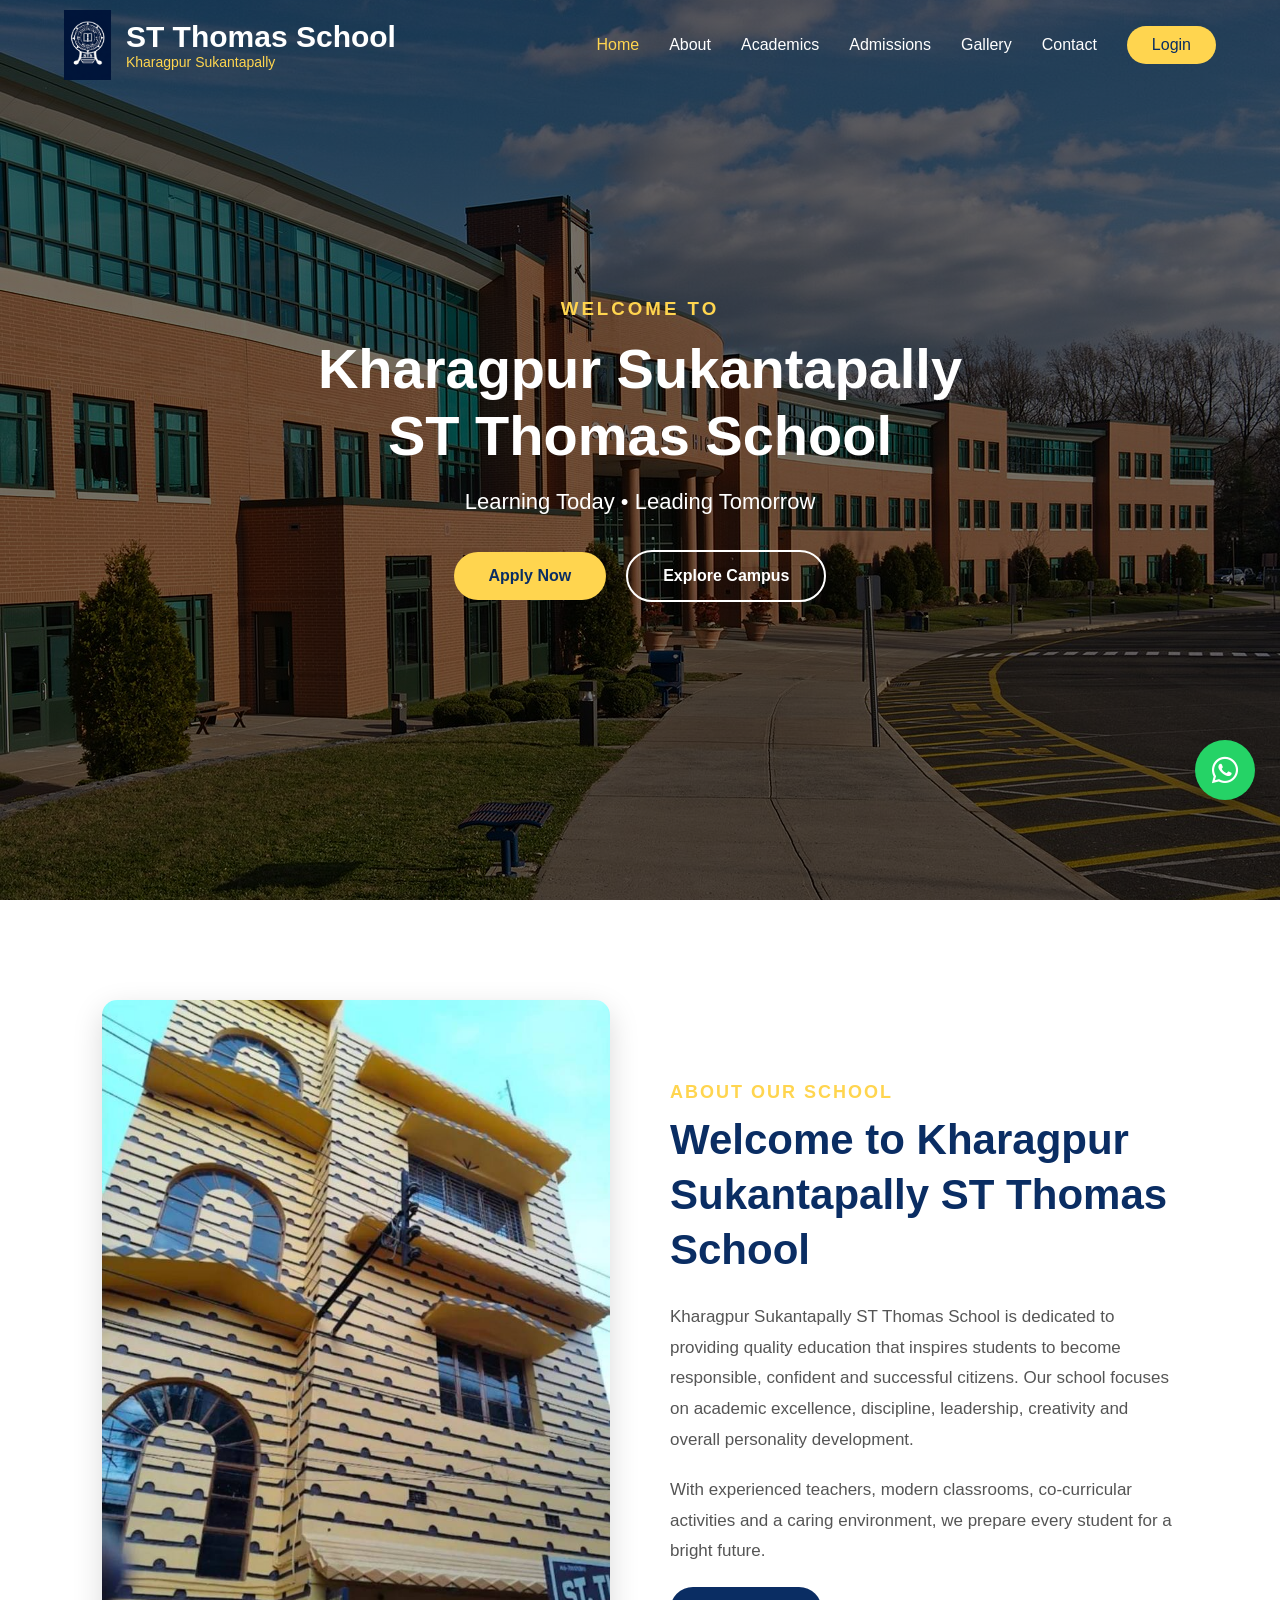
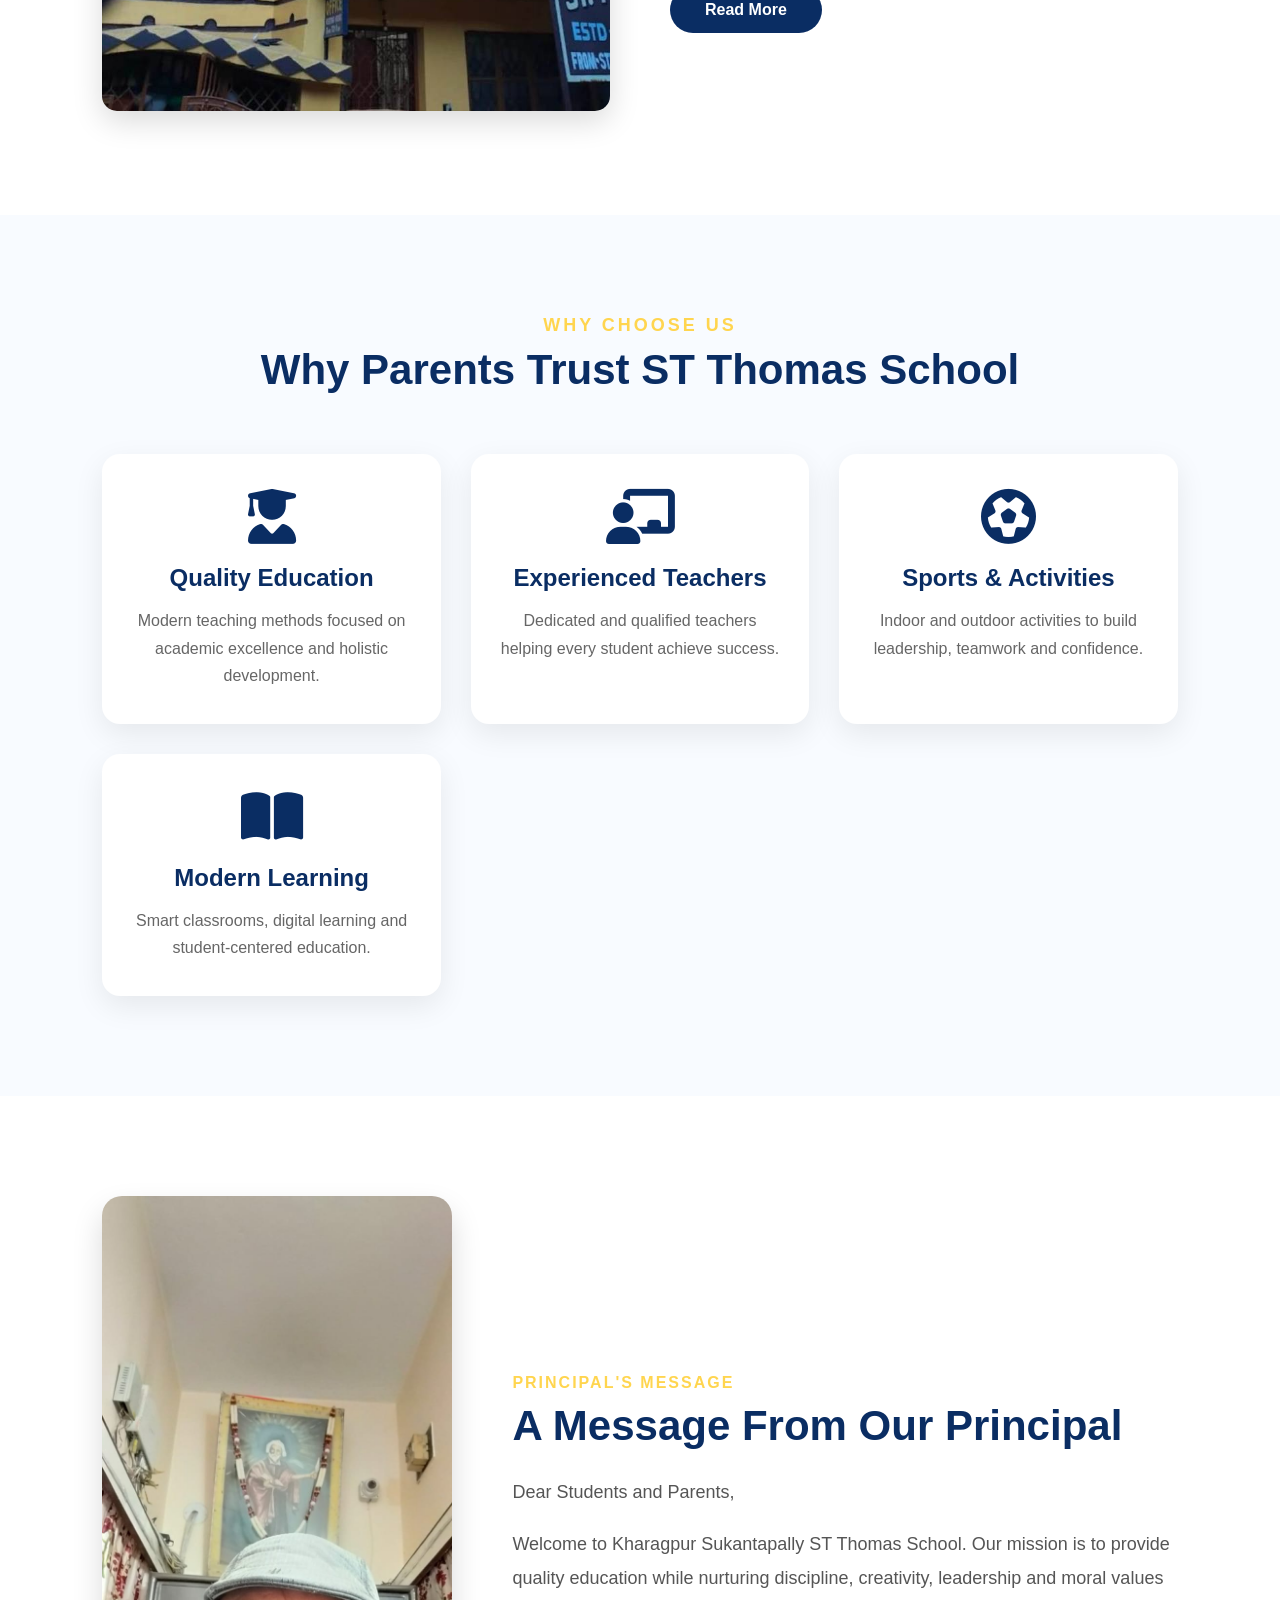
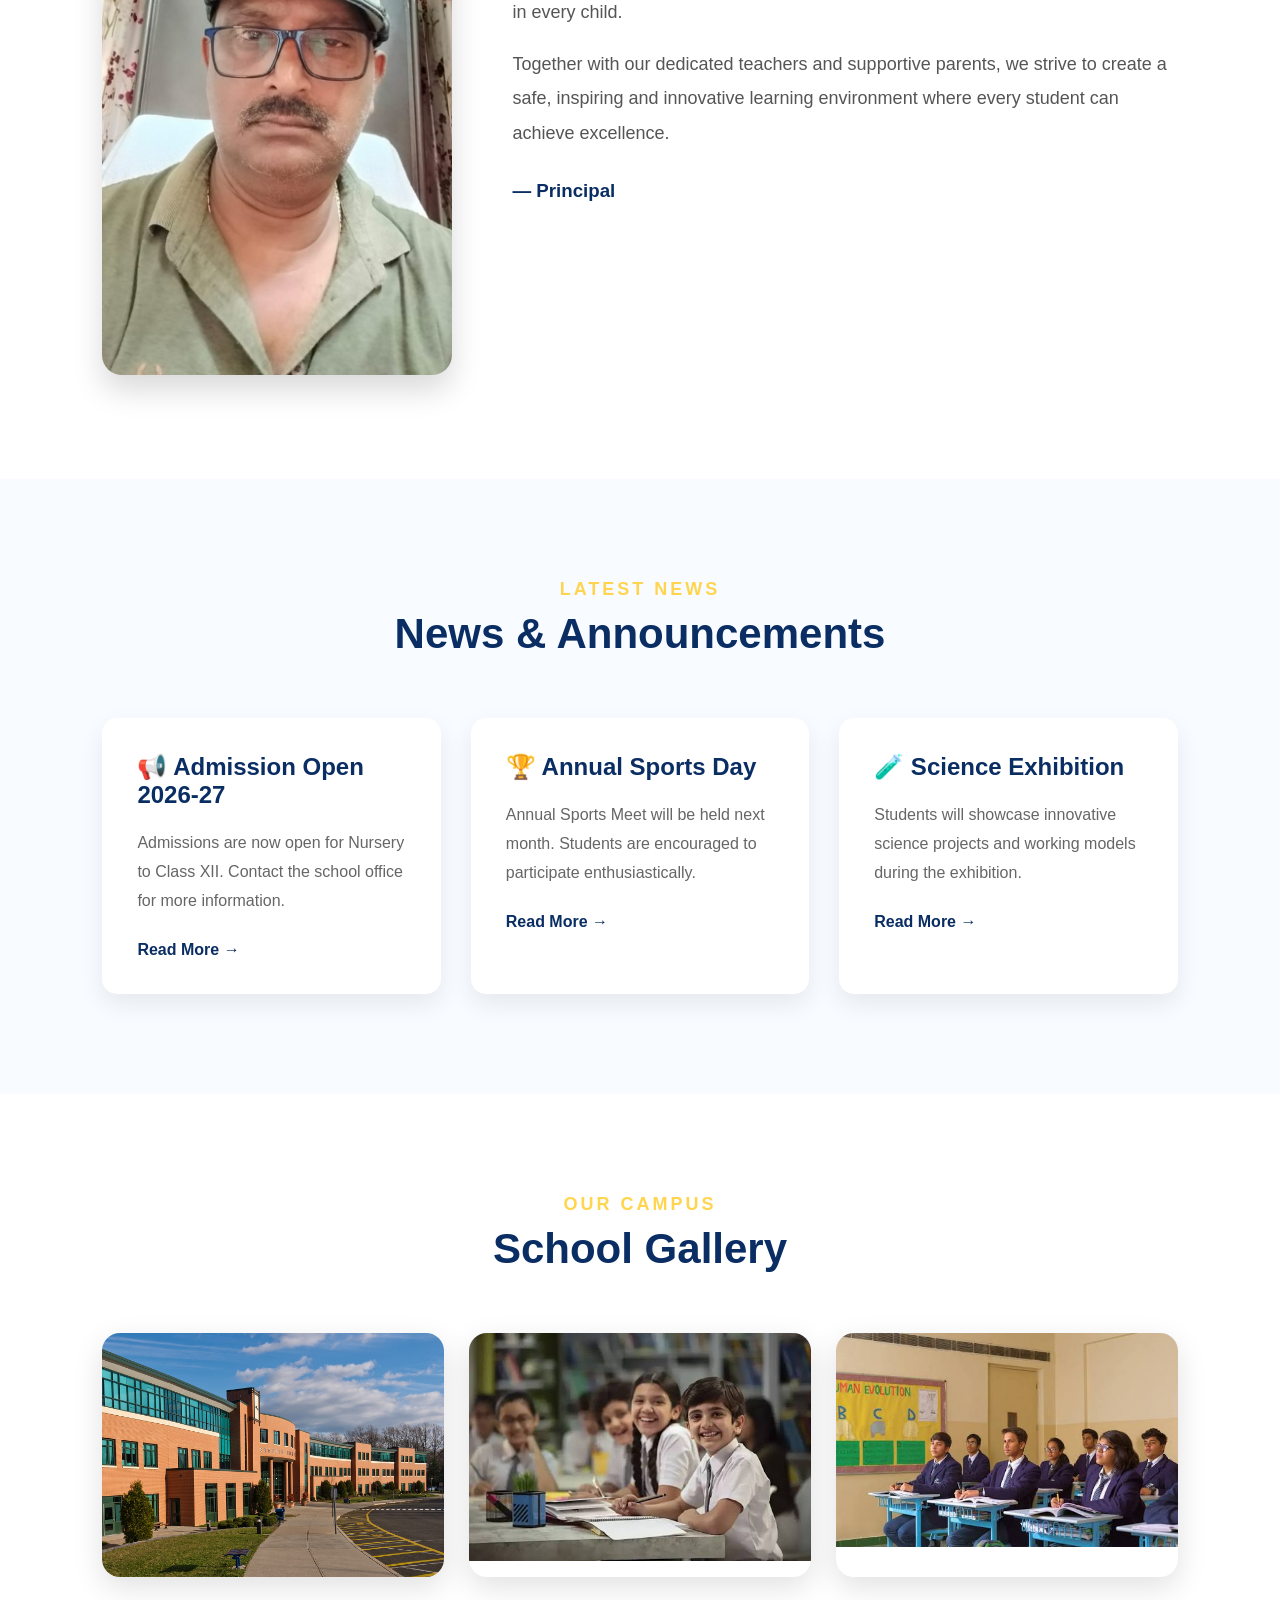
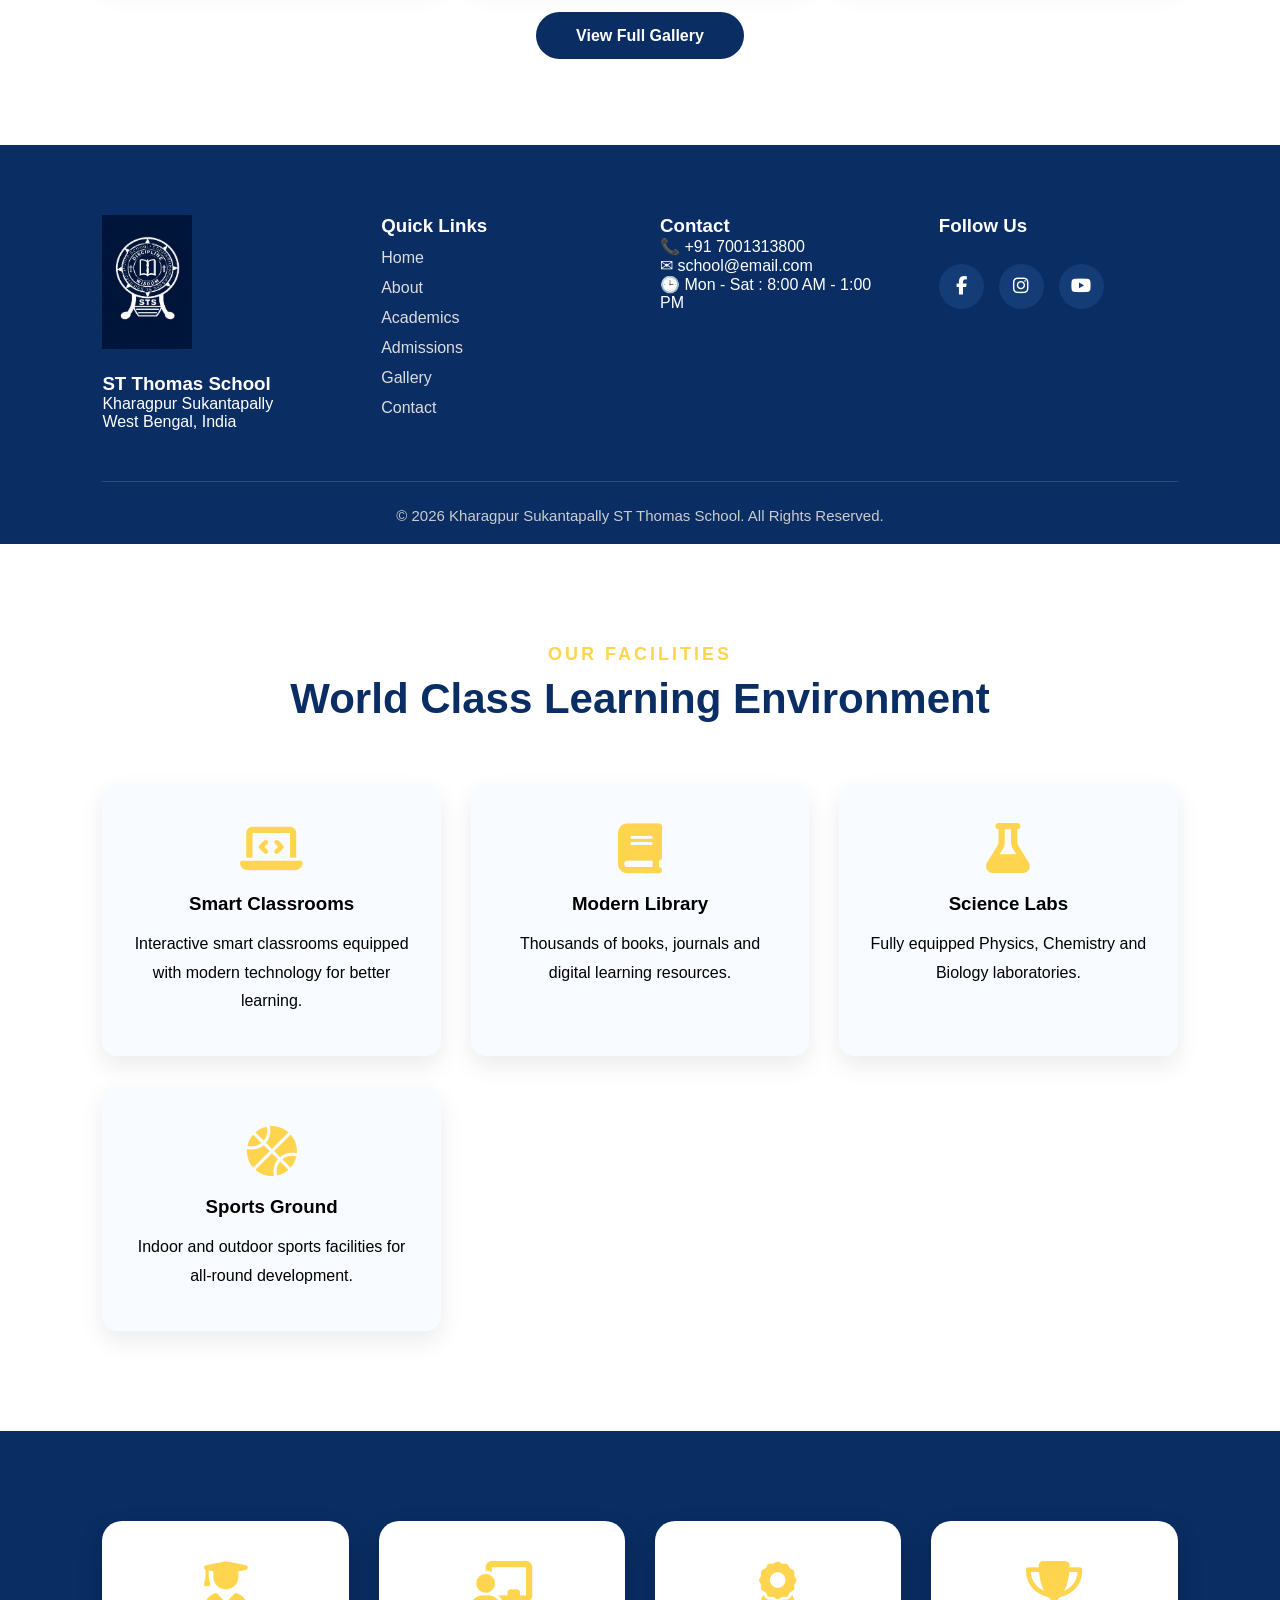
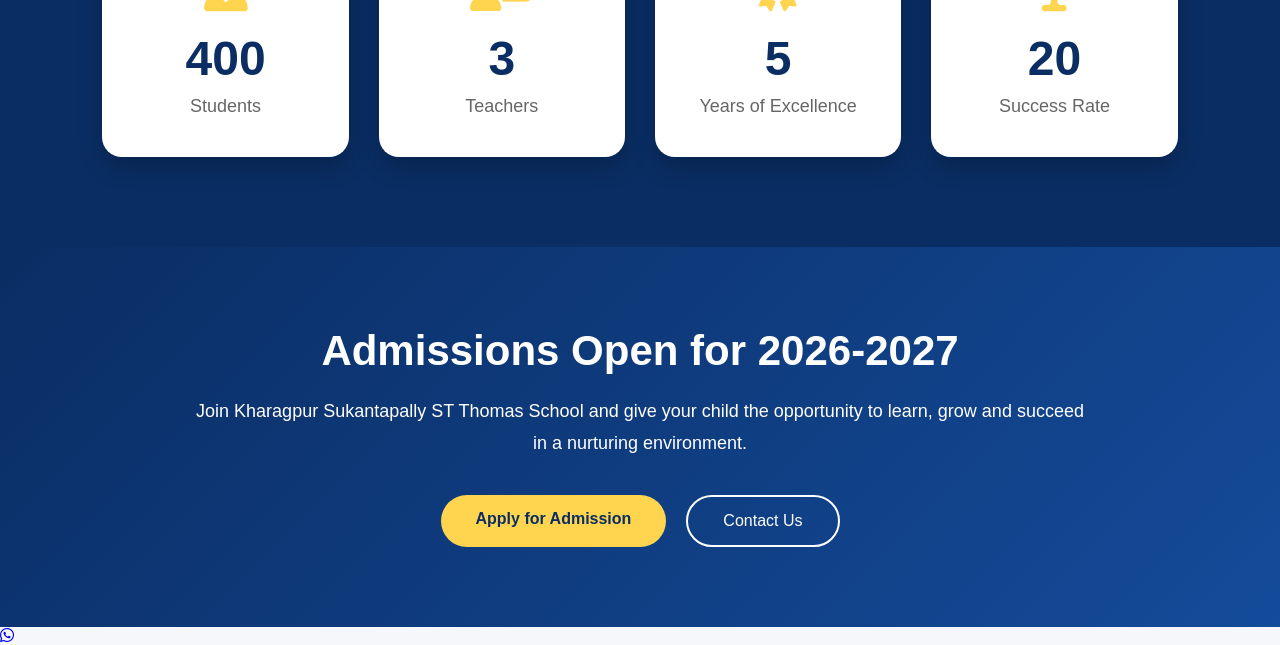
==== commit 435d5cea: "Your commit message" ====
--- a/index.html
+++ b/index.html
@@ -4,8 +4,8 @@
 
 <meta charset="UTF-8">
 
-<meta name="viewport" content="width=device-width, initial-scale=1.0">
-
+<meta name="viewport"
+      content="width=device-width, initial-scale=1.0, viewport-fit=cover">
 <title>ST Thomas School</title>
 
 <link rel="stylesheet" href="https://unpkg.com/aos@2.3.4/dist/aos.css">
--- a/css/style.css
+++ b/css/style.css
@@ -1510,9 +1510,18 @@
     }
 
     .hero{
-        min-height:100vh;
-        padding:120px 20px 60px;
-    }
+    min-height:100svh;
+    min-height:100dvh;
+    min-height:100vh;
+
+    display:flex;
+    justify-content:center;
+    align-items:center;
+    text-align:center;
+
+    background-size:cover;
+    background-position:center;
+}
 
     .overlay{
         width:100%;
